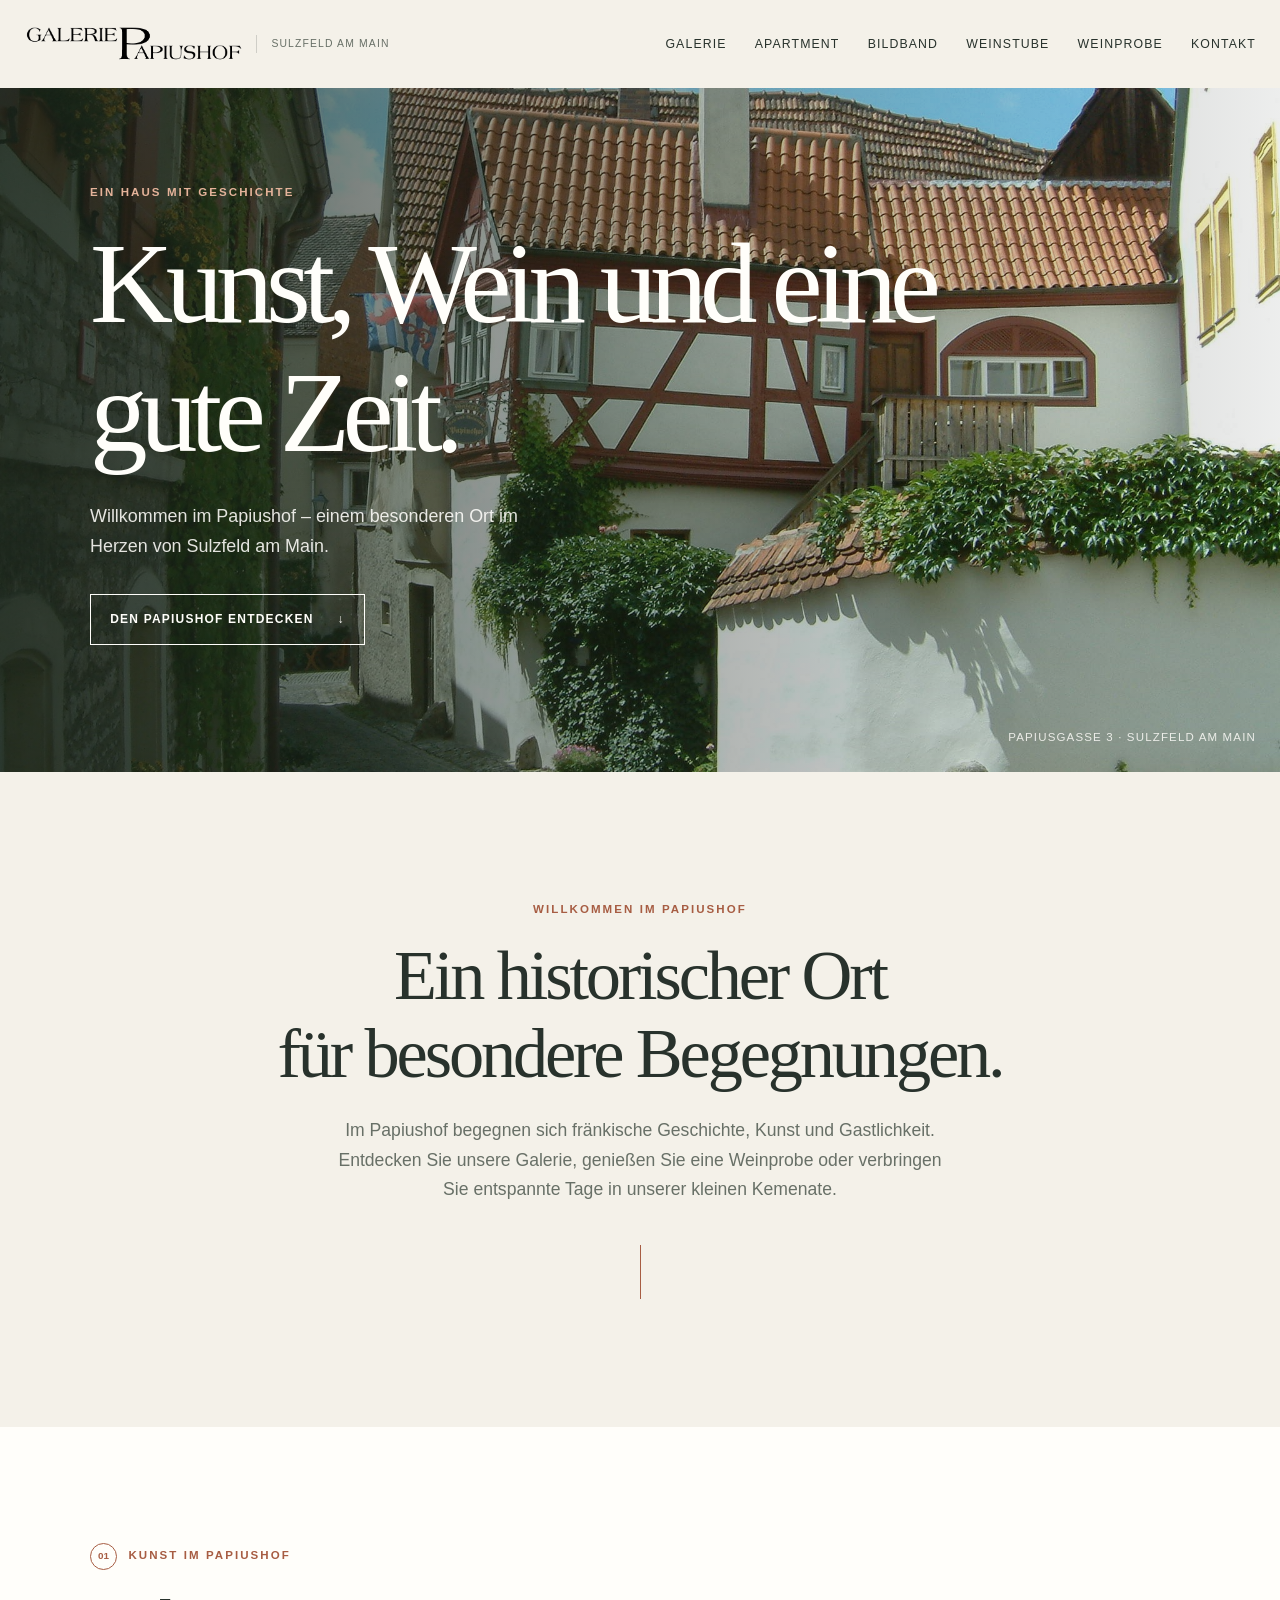
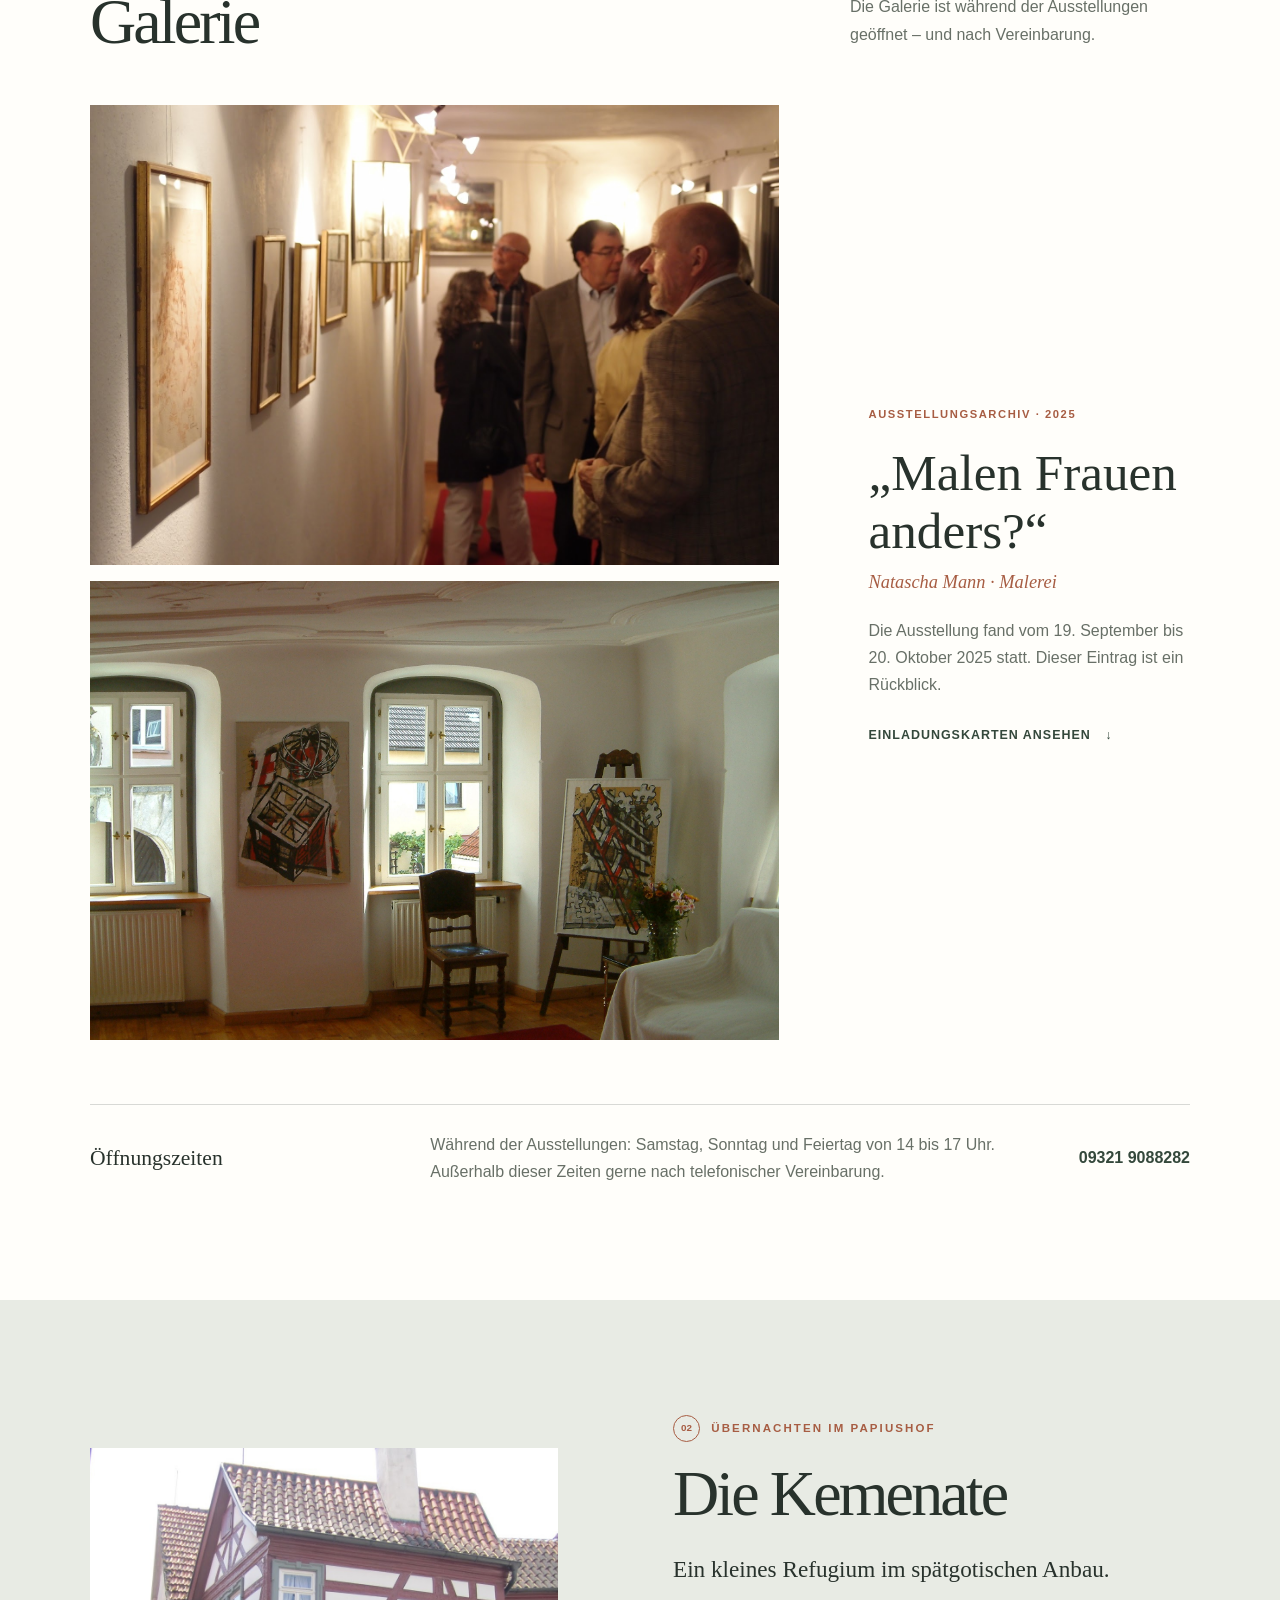
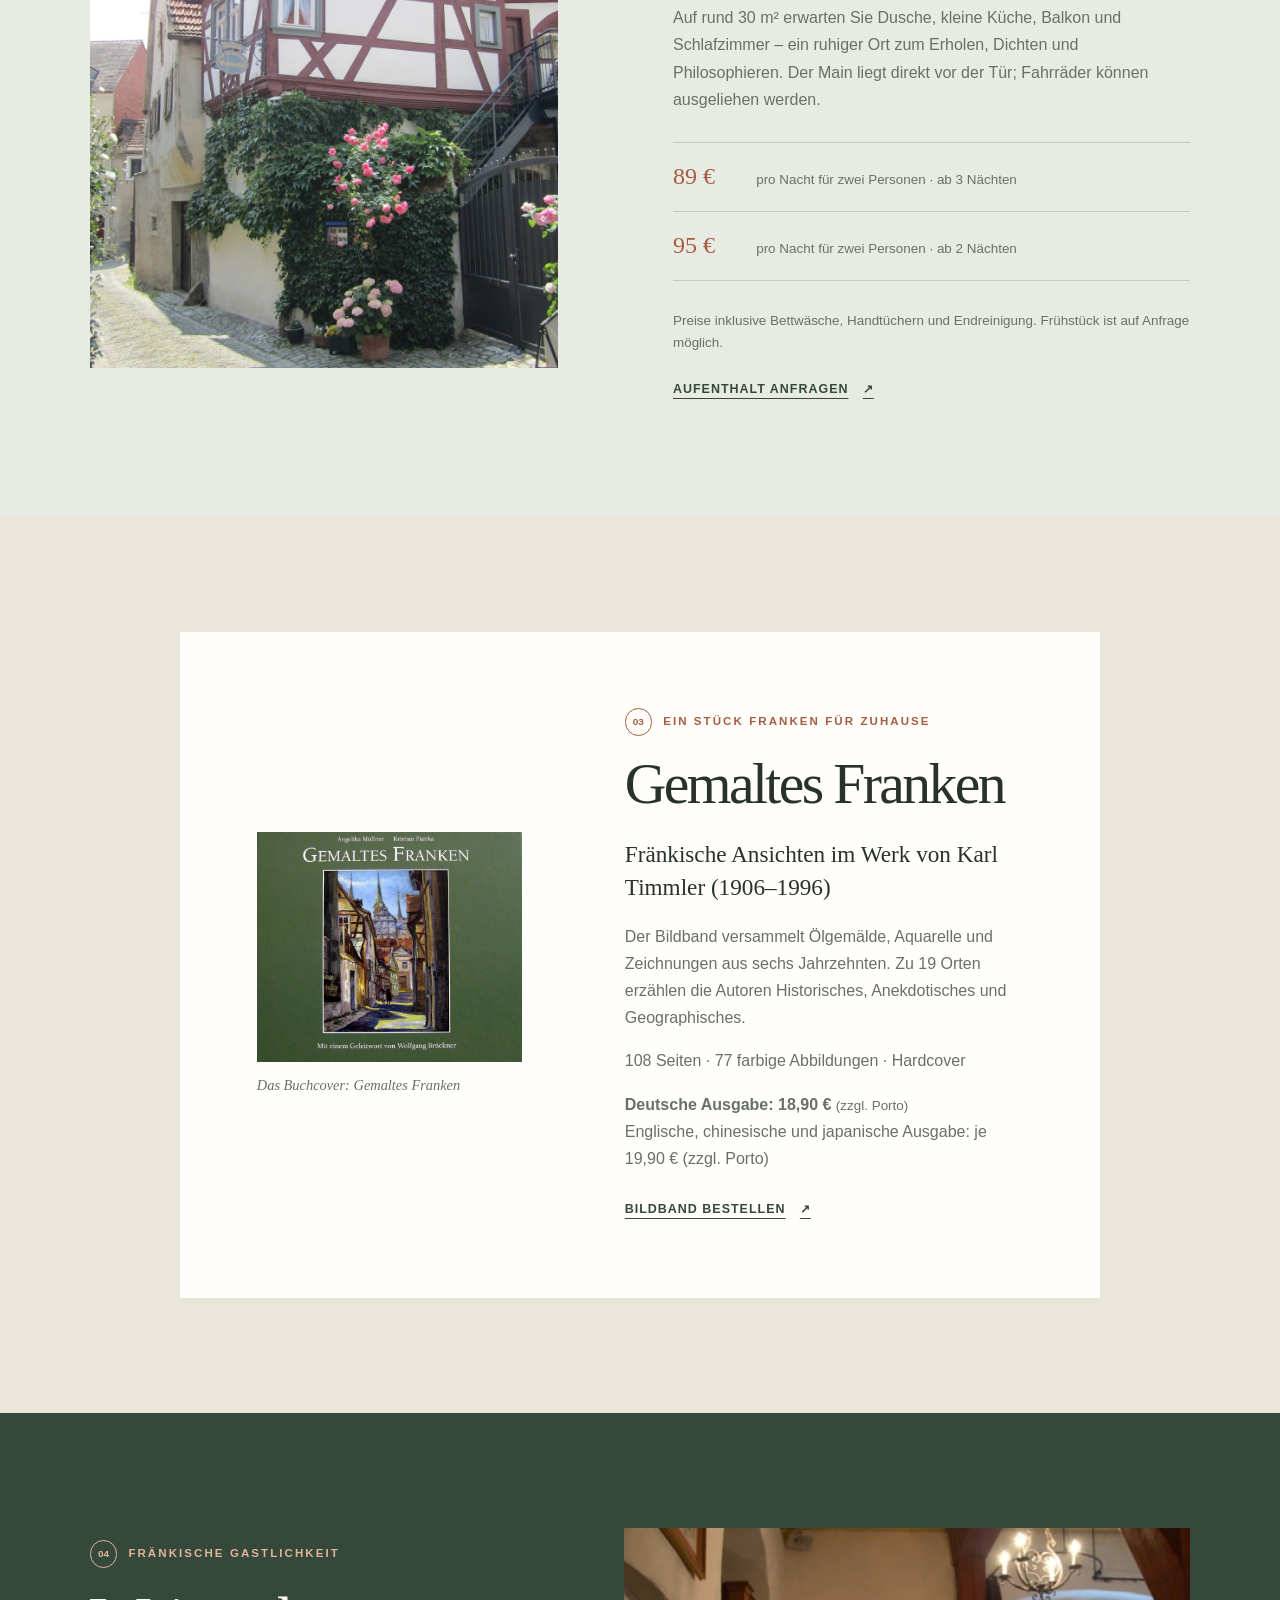
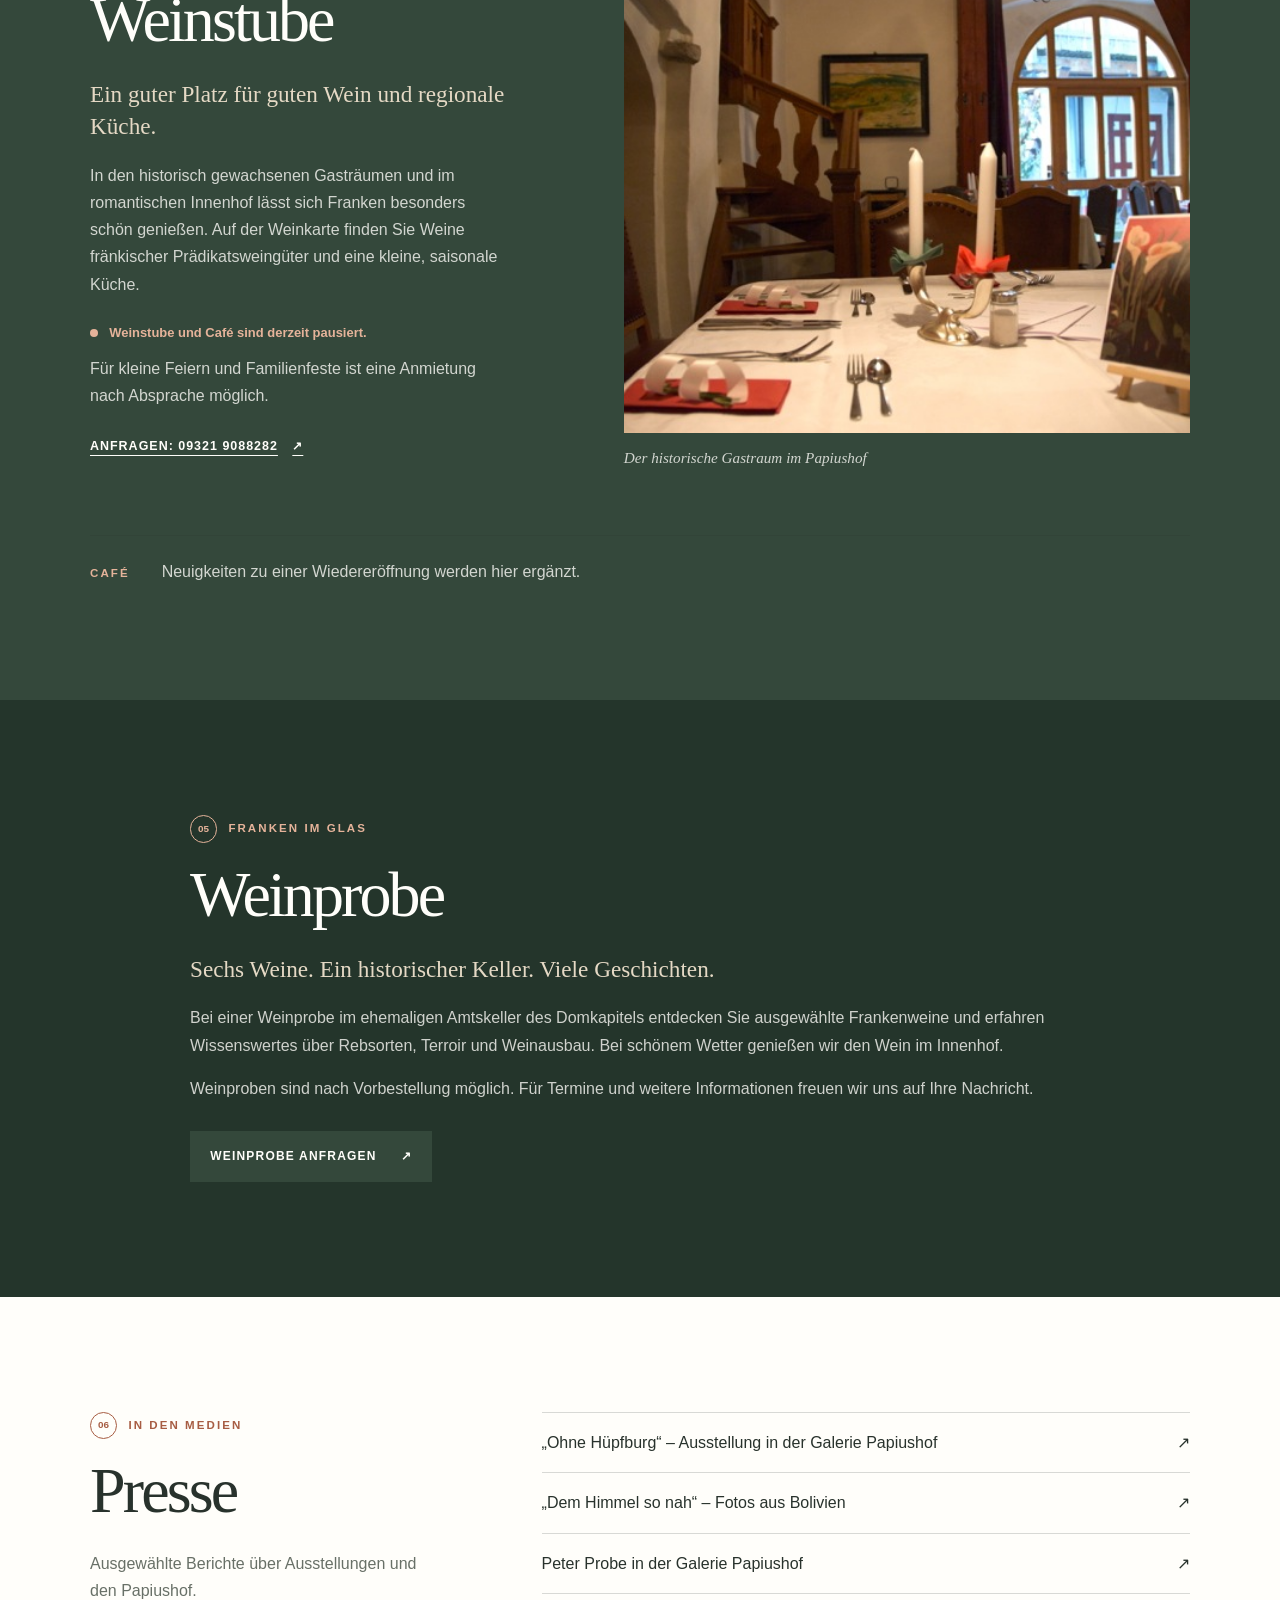
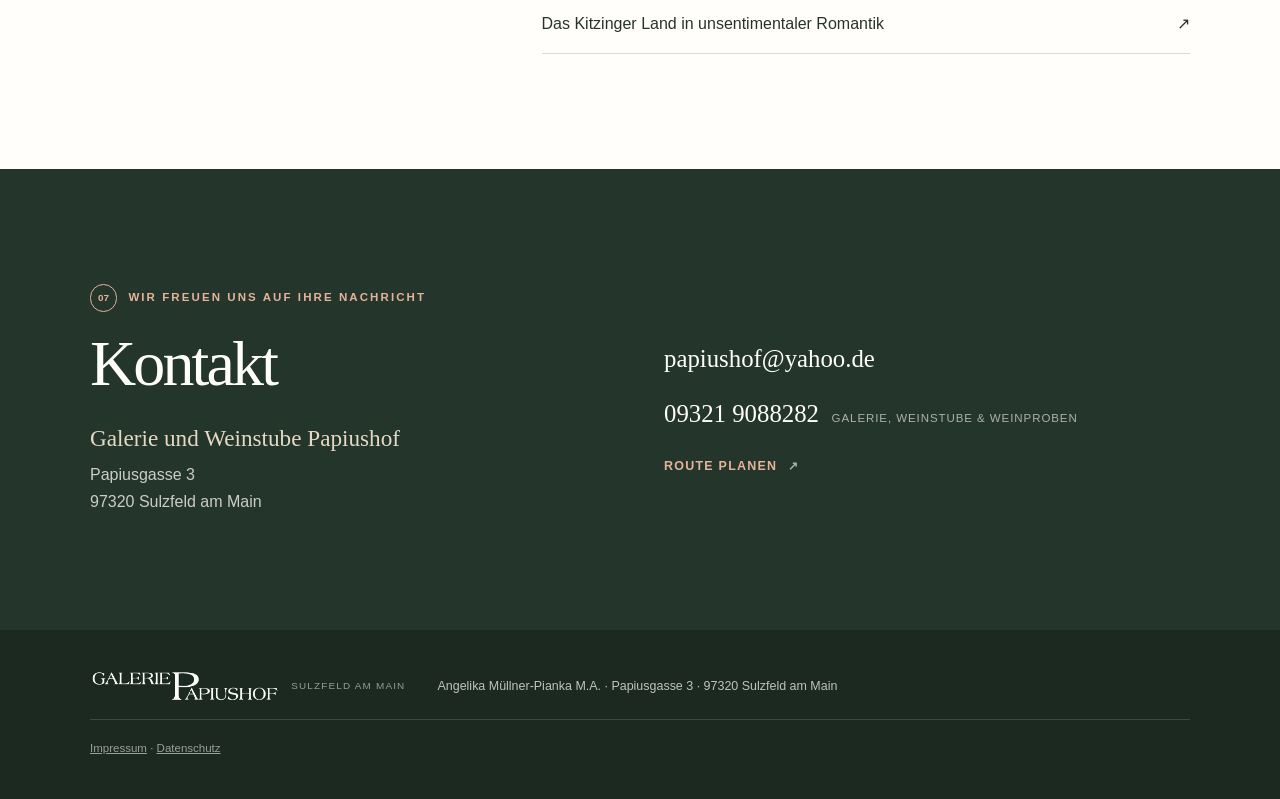
==== index.html @ ab96cfe1 "Publish Papiushof website Co-authored-by: Copilot <223556219+Copilot@users.noreply.github.com>" ====
<!doctype html>
<html lang="de">
  <head>
    <meta charset="utf-8">
    <meta name="viewport" content="width=device-width, initial-scale=1">
    <meta name="description" content="Galerie, Weinstube und Apartment im historischen Papiushof in Sulzfeld am Main.">
    <meta name="theme-color" content="#f4f1e9">
    <title>Papiushof – Kunst, Wein und eine gute Zeit</title>
    <link rel="stylesheet" href="styles.css?v=20261024-5">
  </head>
  <body>
    <a class="skip-link" href="#inhalt">Direkt zum Inhalt</a>

    <header class="site-header">
      <a class="brand" href="#start" aria-label="Papiushof – zur Startseite">
        <img class="brand-logo" src="assets/logo-papiushof.gif" alt="Galerie Papiushof">
        <span class="brand-location">Sulzfeld am Main</span>
      </a>
      <nav class="main-nav" aria-label="Hauptnavigation">
        <a href="#galerie">Galerie</a>
        <a href="#apartment">Apartment</a>
        <a href="#bildband">Bildband</a>
        <a href="#weinstube">Weinstube</a>
        <a href="#weinprobe">Weinprobe</a>
        <a href="#kontakt">Kontakt</a>
      </nav>
    </header>

    <main id="inhalt">
      <section class="hero" id="start" aria-labelledby="hero-title">
        <img class="hero-image" src="assets/titel.jpg" alt="Der historische Papiushof mit Fachwerk und Innenhof">
        <div class="hero-shade"></div>
        <div class="hero-content">
          <p class="eyebrow">Ein Haus mit Geschichte</p>
          <h1 id="hero-title">Kunst, Wein und eine gute Zeit.</h1>
          <p>Willkommen im Papiushof – einem besonderen Ort im Herzen von Sulzfeld am Main.</p>
          <a class="button button-light" href="#entdecken">Den Papiushof entdecken <span aria-hidden="true">↓</span></a>
        </div>
        <span class="hero-caption">Papiusgasse 3 · Sulzfeld am Main</span>
      </section>

      <section class="intro content-width" id="entdecken" aria-labelledby="intro-title">
        <p class="eyebrow">Willkommen im Papiushof</p>
        <h2 id="intro-title">Ein historischer Ort<br>für besondere Begegnungen.</h2>
        <p class="intro-copy">Im Papiushof begegnen sich fränkische Geschichte, Kunst und Gastlichkeit. Entdecken Sie unsere Galerie, genießen Sie eine Weinprobe oder verbringen Sie entspannte Tage in unserer kleinen Kemenate.</p>
        <div class="intro-rule" aria-hidden="true"></div>
      </section>

      <section class="section section-gallery" id="galerie" aria-labelledby="galerie-title">
        <div class="content-width">
          <div class="section-heading">
            <div>
              <p class="eyebrow numbered-eyebrow"><span class="section-number">01</span> Kunst im Papiushof</p>
              <h2 id="galerie-title">Galerie</h2>
            </div>
            <p>Die Galerie ist während der Ausstellungen geöffnet – und nach Vereinbarung.</p>
          </div>
          <div class="gallery-feature">
            <div class="gallery-images">
              <img src="assets/galerie.jpg" alt="Besucherinnen und Besucher bei einer Ausstellung in der Galerie Papiushof" loading="lazy">
              <img src="assets/galerie-weitere.jpg" alt="Blick in einen Ausstellungsraum der Galerie Papiushof" loading="lazy">
            </div>
            <div class="feature-copy">
              <span class="tag">Ausstellungsarchiv · 2025</span>
              <h3>„Malen Frauen anders?“</h3>
              <p class="feature-subtitle">Natascha Mann · Malerei</p>
              <p>Die Ausstellung fand vom 19. September bis 20. Oktober 2025 statt. Dieser Eintrag ist ein Rückblick.</p>
              <details class="invitation-archive" id="einladungskarten">
                <summary class="text-link">Einladungskarten ansehen <span aria-hidden="true">↓</span></summary>
                <div class="invitation-carousel">
                  <div class="invitation-list" aria-label="Einladungskarten nach Ausstellungsjahr">
                    <article class="invitation-card" id="karte-2025">
                      <h4>„Malen Frauen anders?“ · 2025</h4>
                      <div class="invitation-sides">
                        <figure>
                          <a href="assets/einladung-2025-vorderseite.jpg" data-image-viewer data-image-caption="„Malen Frauen anders?“ · Vorderseite · 2025">
                            <img src="assets/einladung-2025-vorderseite.jpg" alt="Vorderseite der Einladung zu Malen Frauen anders? von Natascha Mann" loading="lazy">
                          </a>
                          <figcaption>Vorderseite · zum Vergrößern anklicken</figcaption>
                        </figure>
                        <figure>
                          <a href="assets/einladung-2025-rueckseite.jpg" data-image-viewer data-image-caption="„Malen Frauen anders?“ · Rückseite · 2025">
                            <img src="assets/einladung-2025-rueckseite.jpg" alt="Rückseite der Einladung zu Malen Frauen anders? mit Eröffnung und Öffnungszeiten" loading="lazy">
                          </a>
                          <figcaption>Rückseite · zum Vergrößern anklicken</figcaption>
                        </figure>
                      </div>
                      <nav class="invitation-paging" aria-label="Einladungskarten durchblättern">
                        <span>Neueste Einladung</span>
                        <a href="#karte-2022">Ältere Karten <span aria-hidden="true">→</span></a>
                      </nav>
                    </article>
                    <article class="invitation-card" id="karte-2022">
                      <h4>„Tropical Plants“ · 2022</h4>
                      <div class="invitation-sides">
                        <figure>
                          <a href="assets/einladung-2022-vorderseite.jpg" data-image-viewer data-image-caption="„Tropical Plants“ · Vorderseite · 2022">
                            <img src="assets/einladung-2022-vorderseite.jpg" alt="Vorderseite der Einladung zu Tropical Plants von Natascha und Karin Mann" loading="lazy">
                          </a>
                          <figcaption>Vorderseite · zum Vergrößern anklicken</figcaption>
                        </figure>
                        <figure>
                          <a href="assets/einladung-2022-rueckseite.jpg" data-image-viewer data-image-caption="„Tropical Plants“ · Rückseite · 2022">
                            <img src="assets/einladung-2022-rueckseite.jpg" alt="Rückseite der Einladung zu Tropical Plants mit Ausstellungsdaten" loading="lazy">
                          </a>
                          <figcaption>Rückseite · zum Vergrößern anklicken</figcaption>
                        </figure>
                      </div>
                      <nav class="invitation-paging" aria-label="Einladungskarten durchblättern">
                        <a href="#karte-2025"><span aria-hidden="true">←</span> Neuere Karten</a>
                        <a href="#karte-2016">Ältere Karten <span aria-hidden="true">→</span></a>
                      </nav>
                    </article>
                    <article class="invitation-card" id="karte-2016">
                      <h4>„Wanderjahre“ · 2016</h4>
                      <div class="invitation-sides">
                        <figure>
                          <a href="assets/einladung-2016-vorderseite.jpg" data-image-viewer data-image-caption="„Wanderjahre“ · Vorderseite · 2016">
                            <img src="assets/einladung-2016-vorderseite.jpg" alt="Vorderseite der Einladung zu Wanderjahre mit Gemälden von Karl Timmler" loading="lazy">
                          </a>
                          <figcaption>Vorderseite · zum Vergrößern anklicken</figcaption>
                        </figure>
                        <figure>
                          <a href="assets/einladung-2016-rueckseite.jpg" data-image-viewer data-image-caption="„Wanderjahre“ · Rückseite · 2016">
                            <img src="assets/einladung-2016-rueckseite.jpg" alt="Rückseite der Einladung zur Ausstellung Wanderjahre 2016" loading="lazy">
                          </a>
                          <figcaption>Rückseite · zum Vergrößern anklicken</figcaption>
                        </figure>
                      </div>
                      <nav class="invitation-paging" aria-label="Einladungskarten durchblättern">
                        <a href="#karte-2022"><span aria-hidden="true">←</span> Neuere Karten</a>
                        <a href="#karte-2013">Ältere Karten <span aria-hidden="true">→</span></a>
                      </nav>
                    </article>
                    <article class="invitation-card" id="karte-2013">
                      <h4>„Art of Reality“ · 2013</h4>
                      <div class="invitation-sides">
                        <figure>
                          <a href="assets/einladung-2013-vorderseite.jpg?v=20261024-3" data-image-viewer data-image-caption="„Art of Reality“ · Vorderseite · 2013">
                            <img src="assets/einladung-2013-vorderseite.jpg?v=20261024-3" alt="Vorderseite der Einladung zu Art of Reality von Julec Mann">
                          </a>
                          <figcaption>Vorderseite · zum Vergrößern anklicken</figcaption>
                        </figure>
                        <figure>
                          <a href="assets/einladung-2013-rueckseite.jpg?v=20261024-3" data-image-viewer data-image-caption="„Art of Reality“ · Rückseite · 2013">
                            <img src="assets/einladung-2013-rueckseite.jpg?v=20261024-3" alt="Rückseite der Einladung zu Art of Reality mit Ausstellungsdaten">
                          </a>
                          <figcaption>Rückseite · zum Vergrößern anklicken</figcaption>
                        </figure>
                      </div>
                      <nav class="invitation-paging" aria-label="Einladungskarten durchblättern">
                        <a href="#karte-2016"><span aria-hidden="true">←</span> Neuere Karten</a>
                        <span>Älteste Karte</span>
                      </nav>
                    </article>
                  </div>
                </div>
              </details>
            </div>
          </div>
          <div class="hours-row">
            <h3>Öffnungszeiten</h3>
            <p>Während der Ausstellungen: Samstag, Sonntag und Feiertag von 14 bis 17 Uhr. Außerhalb dieser Zeiten gerne nach telefonischer Vereinbarung.</p>
            <a href="tel:+4993219088282">09321 9088282</a>
          </div>
        </div>
      </section>

      <section class="section section-apartment" id="apartment" aria-labelledby="apartment-title">
        <div class="content-width apartment-layout">
          <figure class="apartment-image">
            <img src="assets/apartment.jpg" alt="Der historische Papiushof mit Fachwerk und Innenhof" loading="lazy">
          </figure>
          <div class="apartment-copy">
            <p class="eyebrow numbered-eyebrow"><span class="section-number">02</span> Übernachten im Papiushof</p>
            <h2 id="apartment-title">Die Kemenate</h2>
            <p class="lead">Ein kleines Refugium im spätgotischen Anbau.</p>
            <p>Auf rund 30 m² erwarten Sie Dusche, kleine Küche, Balkon und Schlafzimmer – ein ruhiger Ort zum Erholen, Dichten und Philosophieren. Der Main liegt direkt vor der Tür; Fahrräder können ausgeliehen werden.</p>
            <div class="price-list">
              <p><strong>89 €</strong><span>pro Nacht für zwei Personen · ab 3 Nächten</span></p>
              <p><strong>95 €</strong><span>pro Nacht für zwei Personen · ab 2 Nächten</span></p>
            </div>
            <p class="small-copy">Preise inklusive Bettwäsche, Handtüchern und Endreinigung. Frühstück ist auf Anfrage möglich.</p>
            <a class="text-link" href="mailto:papiushof@yahoo.de?subject=Anfrage%20Apartment">Aufenthalt anfragen <span aria-hidden="true">↗</span></a>
          </div>
        </div>
      </section>

      <section class="section section-book" id="bildband" aria-labelledby="bildband-title">
        <div class="content-width book-card">
          <figure class="book-image">
            <img src="assets/bildband-cover.jpg" alt="Cover des Bildbands Gemaltes Franken mit einer Ansicht einer fränkischen Gasse" loading="lazy">
            <figcaption>Das Buchcover: <em>Gemaltes Franken</em></figcaption>
          </figure>
          <div>
            <p class="eyebrow numbered-eyebrow"><span class="section-number">03</span> Ein Stück Franken für Zuhause</p>
            <h2 id="bildband-title">Gemaltes Franken</h2>
            <p class="lead">Fränkische Ansichten im Werk von Karl Timmler (1906–1996)</p>
            <p>Der Bildband versammelt Ölgemälde, Aquarelle und Zeichnungen aus sechs Jahrzehnten. Zu 19 Orten erzählen die Autoren Historisches, Anekdotisches und Geographisches.</p>
            <p>108 Seiten · 77 farbige Abbildungen · Hardcover</p>
            <p><strong>Deutsche Ausgabe: 18,90 €</strong> <span class="small-copy">(zzgl. Porto)</span><br>Englische, chinesische und japanische Ausgabe: je 19,90 € (zzgl. Porto)</p>
            <a class="text-link" href="mailto:papiushof@yahoo.de?subject=Bestellung%20Gemaltes%20Franken">Bildband bestellen <span aria-hidden="true">↗</span></a>
          </div>
        </div>
      </section>

      <section class="section section-wine" id="weinstube" aria-labelledby="weinstube-title">
        <div class="content-width wine-layout">
          <div class="wine-copy">
            <p class="eyebrow numbered-eyebrow"><span class="section-number">04</span> Fränkische Gastlichkeit</p>
            <h2 id="weinstube-title">Weinstube</h2>
            <p class="lead">Ein guter Platz für guten Wein und regionale Küche.</p>
            <p>In den historisch gewachsenen Gasträumen und im romantischen Innenhof lässt sich Franken besonders schön genießen. Auf der Weinkarte finden Sie Weine fränkischer Prädikatsweingüter und eine kleine, saisonale Küche.</p>
            <p class="status"><span class="status-dot" aria-hidden="true"></span> Weinstube und Café sind derzeit pausiert.</p>
            <p>Für kleine Feiern und Familienfeste ist eine Anmietung nach Absprache möglich.</p>
            <a class="text-link" href="tel:+4993219088282">Anfragen: 09321 9088282 <span aria-hidden="true">↗</span></a>
          </div>
          <figure class="wine-image">
            <img src="assets/weinstube.jpg?v=20261024-3" alt="Der historische Gastraum im Papiushof">
            <figcaption>Der historische Gastraum im Papiushof</figcaption>
          </figure>
        </div>
        <div class="cafe-note content-width">
          <span class="eyebrow">Café</span>
          <p>Neuigkeiten zu einer Wiedereröffnung werden hier ergänzt.</p>
        </div>
      </section>

      <section class="section section-tasting" id="weinprobe" aria-labelledby="weinprobe-title">
        <div class="content-width tasting-layout">
          <div>
            <p class="eyebrow numbered-eyebrow"><span class="section-number">05</span> Franken im Glas</p>
            <h2 id="weinprobe-title">Weinprobe</h2>
            <p class="lead">Sechs Weine. Ein historischer Keller. Viele Geschichten.</p>
            <p>Bei einer Weinprobe im ehemaligen Amtskeller des Domkapitels entdecken Sie ausgewählte Frankenweine und erfahren Wissenswertes über Rebsorten, Terroir und Weinausbau. Bei schönem Wetter genießen wir den Wein im Innenhof.</p>
            <p>Weinproben sind nach Vorbestellung möglich. Für Termine und weitere Informationen freuen wir uns auf Ihre Nachricht.</p>
            <a class="button button-dark" href="mailto:papiushof@yahoo.de?subject=Anfrage%20Weinprobe">Weinprobe anfragen <span aria-hidden="true">↗</span></a>
          </div>
        </div>
      </section>

      <section class="section section-press" id="presse" aria-labelledby="presse-title">
        <div class="content-width press-layout">
          <div>
            <p class="eyebrow numbered-eyebrow"><span class="section-number">06</span> In den Medien</p>
            <h2 id="presse-title">Presse</h2>
            <p>Ausgewählte Berichte über Ausstellungen und den Papiushof.</p>
          </div>
          <ul class="press-list">
            <li><a href="https://www.mainpost.de/regional/kitzingen/ohne-Huepfburg-Neue-Ausstellung-in-der-Galerie-Papiushof;art773,10353312" target="_blank" rel="noreferrer">„Ohne Hüpfburg“ – Ausstellung in der Galerie Papiushof <span aria-hidden="true">↗</span></a></li>
            <li><a href="https://www.mainpost.de/regional/kitzingen/Dem-Himmel-so-nah-Fotos-aus-Bolivien;art773,10207643" target="_blank" rel="noreferrer">„Dem Himmel so nah“ – Fotos aus Bolivien <span aria-hidden="true">↗</span></a></li>
            <li><a href="https://www.mainpost.de/regional/kitzingen/Peter-Probe-in-der-Galerie-Papiushof;art773,10103472" target="_blank" rel="noreferrer">Peter Probe in der Galerie Papiushof <span aria-hidden="true">↗</span></a></li>
            <li><a href="https://www.mainpost.de/regional/kitzingen/Das-Kitzinger-Land-in-unsentimentaler-Romantik;art773,9985696" target="_blank" rel="noreferrer">Das Kitzinger Land in unsentimentaler Romantik <span aria-hidden="true">↗</span></a></li>
          </ul>
        </div>
      </section>

      <section class="contact-section" id="kontakt" aria-labelledby="kontakt-title">
        <div class="content-width contact-layout">
          <div>
            <p class="eyebrow numbered-eyebrow"><span class="section-number">07</span> Wir freuen uns auf Ihre Nachricht</p>
            <h2 id="kontakt-title">Kontakt</h2>
            <p class="lead">Galerie und Weinstube Papiushof</p>
            <address>Papiusgasse 3<br>97320 Sulzfeld am Main</address>
          </div>
          <div class="contact-details">
            <a href="mailto:papiushof@yahoo.de">papiushof@yahoo.de</a>
            <a href="tel:+4993219088282">09321 9088282 <span>Galerie, Weinstube &amp; Weinproben</span></a>
            <a class="map-link" href="https://maps.google.com/?q=Papiusgasse+3,+97320+Sulzfeld+am+Main" target="_blank" rel="noreferrer">Route planen <span aria-hidden="true">↗</span></a>
          </div>
        </div>
      </section>
    </main>

    <footer class="site-footer" id="impressum">
      <div class="content-width footer-layout">
        <a class="footer-brand" href="#start" aria-label="Galerie Papiushof – zur Startseite">
          <img src="assets/logo-papiushof.gif" alt="Galerie Papiushof">
          <span>Sulzfeld am Main</span>
        </a>
        <p>Angelika Müllner-Pianka M.A. · Papiusgasse 3 · 97320 Sulzfeld am Main</p>
        <p class="legal-note"><a href="impressum.html">Impressum</a> · <a href="datenschutz.html">Datenschutz</a></p>
      </div>
    </footer>
    <dialog class="image-viewer" id="image-viewer" aria-label="Einladungskarte">
      <button class="image-viewer-close" type="button" aria-label="Schließen">
        <svg aria-hidden="true" viewBox="0 0 24 24"><path d="m6 6 12 12M18 6 6 18"></path></svg>
      </button>
      <button class="image-viewer-previous" type="button" aria-label="Vorherige Einladung" title="Vorherige Einladung">
        <svg aria-hidden="true" viewBox="0 0 24 24"><path d="m15 18-6-6 6-6"></path></svg>
      </button>
      <figure class="image-viewer-content">
        <img src="" alt="">
        <figcaption></figcaption>
      </figure>
      <button class="image-viewer-next" type="button" aria-label="Nächste Einladung" title="Nächste Einladung">
        <svg aria-hidden="true" viewBox="0 0 24 24"><path d="m9 18 6-6-6-6"></path></svg>
      </button>
    </dialog>
    <script src="gallery-viewer.js" defer></script>
  </body>
</html>
---- styles.css ----
:root {
  color-scheme: light;
  --ink: #28322c;
  --muted: #687067;
  --paper: #f4f1e9;
  --paper-deep: #e9e5da;
  --white: #fffefa;
  --green: #34483b;
  --green-deep: #24352b;
  --rust: #a75d43;
  --line: rgba(40, 50, 44, 0.18);
  --serif: Georgia, "Times New Roman", serif;
  --sans: "Helvetica Neue", Helvetica, Arial, sans-serif;
}

* {
  box-sizing: border-box;
}

html {
  scroll-behavior: smooth;
  scroll-padding-top: 6rem;
}

body {
  margin: 0;
  background: var(--paper);
  color: var(--ink);
  font-family: var(--sans);
  font-size: 1rem;
  line-height: 1.7;
}

a {
  color: inherit;
}

img {
  display: block;
  max-width: 100%;
}

h1,
h2,
h3,
p,
figure {
  margin-top: 0;
}

h1,
h2,
h3 {
  font-family: var(--serif);
  font-weight: 400;
  line-height: 1.12;
}

h2 {
  margin-bottom: 1.4rem;
  font-size: clamp(2.6rem, 5vw, 4.2rem);
  letter-spacing: -0.045em;
}

.content-width {
  width: min(1100px, calc(100% - 3rem));
  margin-inline: auto;
}

.skip-link {
  position: absolute;
  z-index: 10;
  top: 1rem;
  left: 1rem;
  padding: 0.75rem 1rem;
  transform: translateY(-160%);
  background: var(--white);
  color: var(--ink);
}

.skip-link:focus {
  transform: translateY(0);
}

.site-header {
  position: relative;
  z-index: 2;
  display: flex;
  align-items: center;
  justify-content: space-between;
  gap: 2rem;
  min-height: 88px;
  padding: 0.75rem max(1.5rem, calc((100vw - 1320px) / 2));
  background: var(--paper);
}

.brand,
.footer-brand {
  display: inline-flex;
  align-items: center;
  gap: 0.75rem;
  color: var(--ink);
  text-decoration: none;
}

.brand-logo {
  display: block;
  width: clamp(170px, 18vw, 220px);
  max-height: 44px;
  object-fit: contain;
}

.brand-location {
  padding-left: 0.9rem;
  border-left: 1px solid var(--line);
  color: var(--muted);
  font-size: 0.65rem;
  letter-spacing: 0.11em;
  text-transform: uppercase;
}

.footer-brand img {
  display: block;
  width: 190px;
  max-height: 38px;
  filter: brightness(0) invert(1);
  object-fit: contain;
}

.footer-brand span {
  color: rgba(255, 254, 250, 0.55);
  font-size: 0.62rem;
  letter-spacing: 0.12em;
  text-transform: uppercase;
}

.main-nav {
  display: flex;
  align-items: center;
  gap: clamp(1rem, 2.2vw, 2.25rem);
}

.main-nav a {
  color: var(--ink);
  font-size: 0.77rem;
  letter-spacing: 0.09em;
  text-decoration: none;
  text-transform: uppercase;
  transition: color 160ms ease;
}

.main-nav a:hover,
.main-nav a:focus-visible,
.text-link:hover,
.contact-details a:hover {
  color: var(--rust);
}

.hero {
  position: relative;
  display: grid;
  min-height: min(700px, 76vw);
  min-height: min(700px, 76svh);
  align-items: center;
  overflow: hidden;
  background: var(--green-deep);
  color: var(--white);
}

.hero-image,
.hero-shade {
  position: absolute;
  inset: 0;
  width: 100%;
  height: 100%;
}

.hero-image {
  object-fit: cover;
  object-position: center 47%;
}

.hero-shade {
  background: linear-gradient(90deg, rgba(24, 35, 28, 0.78), rgba(24, 35, 28, 0.32) 58%, rgba(24, 35, 28, 0.08));
}

.hero-content {
  position: relative;
  width: min(1100px, calc(100% - 3rem));
  margin: 2rem auto 4rem;
}

.eyebrow {
  margin-bottom: 1rem;
  color: var(--rust);
  font-size: 0.72rem;
  font-weight: 700;
  letter-spacing: 0.18em;
  text-transform: uppercase;
}

.invitation-archive {
  margin-top: 1rem;
}

.invitation-archive > summary {
  width: fit-content;
  cursor: pointer;
  list-style: none;
}

.invitation-archive > summary::-webkit-details-marker {
  display: none;
}

.invitation-archive[open] > summary span {
  transform: rotate(180deg);
}

.invitation-archive > summary span {
  display: inline-block;
  transition: transform 160ms ease;
}

.invitation-carousel {
  margin-top: 1.5rem;
}

.invitation-list {
  display: flex;
  gap: 1rem;
  overflow-x: auto;
  min-width: 0;
  padding-bottom: 0.75rem;
  scroll-padding-inline: 0;
  scroll-snap-type: x mandatory;
  scrollbar-color: var(--rust) var(--paper-deep);
}

.invitation-card {
  min-width: 0;
  flex: 0 0 100%;
  padding: 1.25rem;
  background: var(--paper);
  scroll-margin-block-start: 6rem;
  scroll-snap-align: start;
}

.invitation-card h4 {
  margin: 0 0 0.8rem;
  font-family: var(--serif);
  font-size: 1.1rem;
  font-weight: 400;
}

.invitation-sides {
  display: grid;
  grid-template-columns: repeat(2, minmax(0, 1fr));
  gap: 0.8rem;
}

.invitation-sides figure {
  min-width: 0;
  margin: 0;
}

.invitation-sides img {
  width: 100%;
  aspect-ratio: 1;
  background: var(--paper-deep);
  object-fit: cover;
}

.invitation-sides figure > a {
  display: block;
  cursor: zoom-in;
}

.invitation-sides figcaption {
  margin-top: 0.35rem;
  font-size: 0.68rem;
  line-height: 1.4;
}

.image-viewer {
  width: min(96vw, 1500px);
  max-width: none;
  max-height: none;
  padding: 1rem 4.5rem;
  overflow: visible;
  border: 0;
  background: transparent;
  color: var(--white);
}

.image-viewer[open] {
  display: grid;
  grid-template-columns: auto minmax(0, 1fr) auto;
  align-items: center;
  gap: clamp(0.5rem, 2vw, 2rem);
}

.image-viewer::backdrop {
  background: rgba(16, 22, 18, 0.9);
}

.image-viewer-content {
  display: grid;
  justify-items: center;
  gap: 0.75rem;
  min-width: 0;
  max-height: calc(100dvh - 2rem);
  margin: 0;
}

.image-viewer-content img {
  width: auto;
  height: auto;
  max-width: 100%;
  max-height: calc(100dvh - 5rem);
  object-fit: contain;
}

.image-viewer-content figcaption {
  color: rgba(255, 254, 250, 0.85);
  font-size: 0.85rem;
  text-align: center;
}

.image-viewer button {
  display: flex;
  align-items: center;
  justify-content: center;
  width: 3rem;
  height: 3rem;
  padding: 0;
  border: 1px solid rgba(255, 254, 250, 0.6);
  border-radius: 50%;
  background: rgba(36, 53, 43, 0.78);
  color: var(--white);
  cursor: pointer;
}

.image-viewer button svg {
  display: block;
  width: 1.25rem;
  height: 1.25rem;
  flex: 0 0 auto;
  fill: none;
  stroke: currentColor;
  stroke-linecap: round;
  stroke-linejoin: round;
  stroke-width: 1.8;
}

.image-viewer button:hover {
  background: var(--green);
}

.image-viewer .image-viewer-close {
  position: absolute;
  top: 0;
  right: 0;
}

.image-viewer button:focus-visible {
  outline-color: var(--white);
}

.invitation-paging {
  display: flex;
  justify-content: space-between;
  gap: 1rem;
  margin-top: 1.25rem;
  padding-top: 0.75rem;
  border-top: 1px solid var(--line);
  font-size: 0.72rem;
}

.invitation-paging a {
  color: var(--green);
  font-weight: 700;
  text-decoration-thickness: 1px;
  text-underline-offset: 0.2rem;
}

.invitation-paging > :first-child:last-child {
  margin-left: auto;
}

.numbered-eyebrow {
  display: flex;
  align-items: center;
  gap: 0.7rem;
}

.section-number {
  display: inline-grid;
  width: 1.7rem;
  height: 1.7rem;
  flex: 0 0 auto;
  place-items: center;
  border: 1px solid currentColor;
  border-radius: 50%;
  font-size: 0.62rem;
  letter-spacing: 0;
}

.hero .eyebrow {
  color: #e5b39a;
}

.hero h1 {
  max-width: 900px;
  margin-bottom: 1.5rem;
  font-size: clamp(4rem, 9vw, 7.6rem);
  letter-spacing: -0.065em;
}

.hero-content > p:not(.eyebrow) {
  max-width: 440px;
  margin-bottom: 2rem;
  color: rgba(255, 254, 250, 0.88);
  font-size: 1.12rem;
}

.hero-caption {
  position: absolute;
  right: max(1.5rem, calc((100vw - 1320px) / 2));
  bottom: 1.5rem;
  color: rgba(255, 254, 250, 0.83);
  font-size: 0.72rem;
  letter-spacing: 0.1em;
  text-transform: uppercase;
}

.button {
  display: inline-flex;
  align-items: center;
  gap: 1.5rem;
  padding: 0.9rem 1.2rem;
  border: 1px solid currentColor;
  font-size: 0.75rem;
  font-weight: 700;
  letter-spacing: 0.1em;
  text-decoration: none;
  text-transform: uppercase;
  transition: background 160ms ease, color 160ms ease;
}

.button-light {
  color: var(--white);
}

.button-light:hover {
  background: var(--white);
  color: var(--ink);
}

.button-dark {
  border-color: var(--green);
  background: var(--green);
  color: var(--white);
}

.button-dark:hover {
  background: transparent;
  color: var(--green);
}

.intro {
  padding-block: clamp(5rem, 10vw, 9rem);
  text-align: center;
}

.intro h2 {
  font-size: clamp(2.6rem, 5.5vw, 4.8rem);
}

.intro-copy {
  max-width: 620px;
  margin: 0 auto;
  color: var(--muted);
  font-size: 1.1rem;
}

.intro-rule {
  width: 1px;
  height: 54px;
  margin: 2.5rem auto 0;
  background: var(--rust);
}

.section {
  padding-block: clamp(4.5rem, 9vw, 8rem);
}

.section-gallery {
  background: var(--white);
}

.section-apartment {
  background: #e8ebe4;
}

.section-heading {
  display: flex;
  align-items: end;
  justify-content: space-between;
  gap: 2rem;
  margin-bottom: 3rem;
}

.section-heading h2 {
  margin-bottom: 0;
}

.section-heading > p {
  max-width: 340px;
  margin-bottom: 0.6rem;
  color: var(--muted);
}

.gallery-feature {
  display: grid;
  grid-template-columns: minmax(0, 1.5fr) minmax(260px, 0.7fr);
  align-items: center;
  gap: clamp(2rem, 7vw, 6rem);
}

.gallery-feature > * {
  min-width: 0;
}

.gallery-images {
  display: grid;
  grid-template-columns: minmax(0, 1fr);
  gap: 1rem;
}

.gallery-images img {
  width: 100%;
  aspect-ratio: 1.5;
  max-height: 480px;
  background: var(--paper-deep);
  object-fit: cover;
}

.feature-copy {
  min-width: 0;
  padding-block: 1rem;
}

.tag {
  display: inline-block;
  margin-bottom: 1.3rem;
  color: var(--rust);
  font-size: 0.7rem;
  font-weight: 700;
  letter-spacing: 0.14em;
  text-transform: uppercase;
}

.feature-copy h3 {
  margin-bottom: 0.5rem;
  font-size: clamp(2.1rem, 4vw, 3.25rem);
}

.feature-subtitle {
  color: var(--rust);
  font-family: var(--serif);
  font-size: 1.15rem;
  font-style: italic;
}

.feature-copy > p:not(.feature-subtitle) {
  color: var(--muted);
}

.text-link {
  display: inline-flex;
  align-items: center;
  gap: 0.9rem;
  margin-top: 0.65rem;
  color: var(--green);
  font-size: 0.78rem;
  font-weight: 700;
  letter-spacing: 0.08em;
  text-decoration-thickness: 1px;
  text-underline-offset: 0.3rem;
  text-transform: uppercase;
}

.hours-row {
  display: grid;
  grid-template-columns: 0.8fr 1.6fr auto;
  align-items: center;
  gap: 2rem;
  margin-top: 4rem;
  padding-top: 1.6rem;
  border-top: 1px solid var(--line);
}

.hours-row h3 {
  margin: 0;
  font-size: 1.35rem;
}

.hours-row p {
  margin: 0;
  color: var(--muted);
}

.hours-row a {
  color: var(--green);
  font-weight: 700;
  text-decoration: none;
  white-space: nowrap;
}

.section-wine {
  background: var(--green);
  color: var(--white);
}

.section-wine .eyebrow,
.section-wine .status {
  color: #e5b39a;
}

.section-wine .lead {
  color: #e5d9c5;
}

.section-wine .wine-copy > p:not(.eyebrow, .lead, .status),
.section-wine .cafe-note p {
  color: rgba(255, 254, 250, 0.78);
}

.section-wine .text-link {
  color: var(--white);
}

.section-wine .text-link:hover {
  color: #e5b39a;
}

.section-wine .wine-image figcaption {
  color: rgba(255, 254, 250, 0.78);
}

.section-wine .cafe-note .eyebrow {
  color: #e5b39a;
}

.section-wine .status-dot {
  background: #e5b39a;
}

.wine-layout {
  display: grid;
  grid-template-columns: 0.85fr 1.15fr;
  align-items: center;
  gap: clamp(3rem, 9vw, 8rem);
}

.wine-copy > p:not(.eyebrow, .lead, .status) {
  color: var(--muted);
}

.lead {
  margin-bottom: 1.2rem;
  font-family: var(--serif);
  font-size: 1.45rem;
  line-height: 1.4;
}

.status {
  display: flex;
  align-items: center;
  gap: 0.7rem;
  margin-block: 1.5rem 0.7rem;
  color: var(--rust);
  font-size: 0.81rem;
  font-weight: 700;
}

.status-dot {
  width: 8px;
  height: 8px;
  border-radius: 50%;
  background: var(--rust);
}

.wine-image {
  margin: 0;
}

.wine-image img {
  width: 100%;
  max-height: 510px;
  aspect-ratio: 1.12;
  object-fit: cover;
}

.wine-image figcaption {
  margin-top: 0.7rem;
  color: var(--muted);
  font-family: var(--serif);
  font-size: 0.95rem;
  font-style: italic;
}

.cafe-note {
  display: flex;
  align-items: baseline;
  gap: 2rem;
  margin-top: 4rem;
  padding-top: 1.4rem;
  border-top: 1px solid var(--line);
}

.cafe-note .eyebrow {
  flex: 0 0 auto;
  margin: 0;
}

.cafe-note p {
  margin: 0;
  color: var(--muted);
}

.section-tasting {
  background: var(--green-deep);
  color: var(--white);
}

.tasting-layout {
  display: grid;
  grid-template-columns: 1fr;
  gap: clamp(2rem, 8vw, 7rem);
  max-width: 900px;
}

.section-tasting .eyebrow {
  color: #e5b39a;
}

.section-tasting .section-number {
  color: #e5b39a;
}

.section-tasting .lead {
  color: #e5d9c5;
}

.section-tasting p:not(.eyebrow, .lead) {
  color: rgba(255, 254, 250, 0.78);
}

.section-tasting .button {
  margin-top: 0.8rem;
}

.apartment-layout {
  display: grid;
  grid-template-columns: 0.95fr 1.05fr;
  align-items: center;
  gap: clamp(3rem, 9vw, 8rem);
}

.apartment-image {
  margin: 0;
}

.apartment-image img {
  width: 100%;
  aspect-ratio: 0.9;
  object-fit: cover;
}

.apartment-copy > p:not(.eyebrow, .lead, .small-copy) {
  color: var(--muted);
}

.price-list {
  margin-block: 1.8rem;
  border-top: 1px solid var(--line);
}

.price-list p {
  display: flex;
  align-items: baseline;
  gap: 1rem;
  margin: 0;
  padding: 0.85rem 0;
  border-bottom: 1px solid var(--line);
}

.price-list strong {
  min-width: 4.2rem;
  color: var(--rust);
  font-family: var(--serif);
  font-size: 1.5rem;
  font-weight: 400;
}

.price-list span,
.small-copy {
  color: var(--muted);
  font-size: 0.84rem;
}

.section-book {
  background: var(--paper-deep);
}

.book-card {
  display: grid;
  grid-template-columns: 0.8fr 1.2fr;
  gap: clamp(2rem, 8vw, 7rem);
  max-width: 920px;
  padding: clamp(2rem, 6vw, 5rem);
  background: var(--white);
}

.book-image {
  align-self: center;
  margin: 0;
}

.book-image img {
  width: 100%;
  aspect-ratio: 1.15;
  object-fit: contain;
}

.book-image figcaption {
  margin-top: 0.65rem;
  color: var(--muted);
  font-family: var(--serif);
  font-size: 0.9rem;
  font-style: italic;
}

.book-card h2 {
  font-size: clamp(2.4rem, 4.5vw, 3.7rem);
}

.book-card > div:last-child > p:not(.eyebrow, .lead) {
  color: var(--muted);
}

.section-press {
  background: var(--white);
}

.press-layout {
  display: grid;
  grid-template-columns: 0.7fr 1.3fr;
  gap: clamp(2rem, 8vw, 7rem);
}

.press-layout > div > p:last-child {
  color: var(--muted);
}

.press-list {
  margin: 0;
  padding: 0;
  list-style: none;
}

.press-list li {
  border-top: 1px solid var(--line);
}

.press-list li:last-child {
  border-bottom: 1px solid var(--line);
}

.press-list a {
  display: flex;
  justify-content: space-between;
  gap: 1.5rem;
  padding: 1rem 0;
  color: var(--ink);
  text-decoration: none;
  transition: color 160ms ease;
}

.press-list a:hover {
  color: var(--rust);
}

.contact-section {
  padding-block: clamp(4.5rem, 9vw, 8rem);
  background: var(--green-deep);
  color: var(--white);
}

.contact-layout {
  display: grid;
  grid-template-columns: 1fr 1fr;
  gap: 3rem;
}

.contact-section .eyebrow {
  color: #e5b39a;
}

.contact-section .lead {
  margin-bottom: 0.4rem;
  color: #e5d9c5;
}

.contact-section address {
  color: rgba(255, 254, 250, 0.76);
  font-style: normal;
}

.contact-details {
  display: flex;
  flex-direction: column;
  align-items: flex-start;
  justify-content: center;
  gap: 0.8rem;
  padding-top: 1rem;
}

.contact-details a {
  color: var(--white);
  font-family: var(--serif);
  font-size: clamp(1.15rem, 2vw, 1.55rem);
  text-decoration: none;
}

.contact-details a span {
  margin-left: 0.4rem;
  color: rgba(255, 254, 250, 0.62);
  font-family: var(--sans);
  font-size: 0.72rem;
  letter-spacing: 0.08em;
  text-transform: uppercase;
}

.contact-details .map-link {
  margin-top: 0.5rem;
  color: #e5b39a;
  font-family: var(--sans);
  font-size: 0.78rem;
  font-weight: 700;
  letter-spacing: 0.1em;
  text-transform: uppercase;
}

.site-footer {
  padding-block: 2.5rem;
  background: #1b2921;
  color: rgba(255, 254, 250, 0.72);
  font-size: 0.78rem;
}

.footer-layout {
  display: grid;
  grid-template-columns: auto 1fr;
  align-items: center;
  gap: 1rem 2rem;
}

.footer-brand {
  gap: 0.7rem;
}

.footer-layout > p {
  margin: 0;
}

.legal-note {
  grid-column: 1 / -1;
  padding-top: 1.2rem;
  border-top: 1px solid rgba(255, 254, 250, 0.15);
  color: rgba(255, 254, 250, 0.56);
  font-size: 0.72rem;
}

.legal-note a {
  color: inherit;
}

.legal-page {
  min-height: 65vh;
  padding-block: clamp(4rem, 8vw, 7rem);
}

.legal-page h1 {
  margin-bottom: 3rem;
  font-size: clamp(2rem, 9vw, 5.5rem);
  letter-spacing: -0.055em;
}

.legal-page section {
  max-width: 680px;
  margin-bottom: 2.5rem;
}

.legal-page h2 {
  margin-bottom: 0.75rem;
  font-size: clamp(1.5rem, 3vw, 2rem);
  letter-spacing: -0.025em;
}

.legal-page p {
  color: var(--muted);
}

.legal-page a:not(.text-link) {
  color: var(--green);
}

:focus-visible {
  outline: 2px solid var(--rust);
  outline-offset: 4px;
}

@media (max-width: 860px) {
  .site-header {
    flex-direction: column;
    align-items: flex-start;
    gap: 0.9rem;
    padding-block: 1rem;
  }

  .main-nav {
    width: 100%;
    gap: 1.3rem;
    overflow-x: auto;
    padding-bottom: 0.35rem;
  }

  .main-nav a {
    flex: 0 0 auto;
  }

  .gallery-feature,
  .wine-layout,
  .apartment-layout {
    gap: 2.5rem;
  }

  .hours-row {
    grid-template-columns: 1fr 2fr;
  }

  .hours-row a {
    grid-column: 2;
  }
}

@media (max-width: 620px) {
  html {
    scroll-padding-top: 2rem;
  }

  .content-width,
  .hero-content {
    width: min(100% - 2rem, 1100px);
  }

  .site-header {
    padding-inline: 1rem;
  }

  .hero {
    min-height: 660px;
    min-height: 78svh;
  }

  .hero-image {
    object-position: 57% center;
  }

  .hero-shade {
    background: linear-gradient(90deg, rgba(24, 35, 28, 0.76), rgba(24, 35, 28, 0.23));
  }

  .hero h1 {
    font-size: clamp(3.5rem, 17vw, 5.5rem);
  }

  .hero-caption {
    right: 1rem;
    bottom: 1rem;
    font-size: 0.62rem;
  }

  .image-viewer {
    width: 100%;
    padding: 3.5rem 0.5rem 0.5rem;
  }

  .image-viewer[open] {
    grid-template-columns: 2.5rem minmax(0, 1fr) 2.5rem;
    gap: 0.35rem;
  }

  .image-viewer button {
    width: 2.5rem;
    height: 2.5rem;
  }

  .image-viewer .image-viewer-close {
    top: 0.5rem;
    right: 0.5rem;
  }

  .image-viewer-content img {
    max-height: calc(100dvh - 7rem);
  }

  .section-heading,
  .gallery-feature,
  .wine-layout,
  .tasting-layout,
  .apartment-layout,
  .book-card,
  .press-layout,
  .contact-layout {
    grid-template-columns: 1fr;
  }

  .section-heading {
    display: grid;
    gap: 0.75rem;
    margin-bottom: 2rem;
  }

  .section-heading > p {
    margin: 0;
  }

  .hours-row {
    grid-template-columns: 1fr;
    gap: 0.7rem;
    margin-top: 2.5rem;
  }

  .hours-row a {
    grid-column: auto;
  }

  .wine-layout,
  .apartment-layout {
    gap: 2rem;
  }

  .wine-image {
    grid-row: 1;
  }

  .invitation-card {
    padding: 1rem;
  }

  .brand-logo {
    width: clamp(145px, 45vw, 190px);
  }

  .cafe-note {
    display: block;
  }

  .cafe-note .eyebrow {
    margin-bottom: 0.6rem;
  }

  .tasting-layout {
    gap: 2rem;
  }

  .apartment-image img {
    aspect-ratio: 1.15;
  }

  .book-card {
    gap: 2rem;
    padding: 2rem 1.5rem;
  }

  .press-layout {
    gap: 1.5rem;
  }

  .contact-layout {
    gap: 1.5rem;
  }

  .footer-layout {
    grid-template-columns: 1fr auto;
  }

  .footer-layout > p:not(.legal-note) {
    grid-column: 1 / -1;
  }
}

@media (prefers-reduced-motion: reduce) {
  *,
  *::before,
  *::after {
    scroll-behavior: auto !important;
    transition-duration: 0.01ms !important;
  }
}
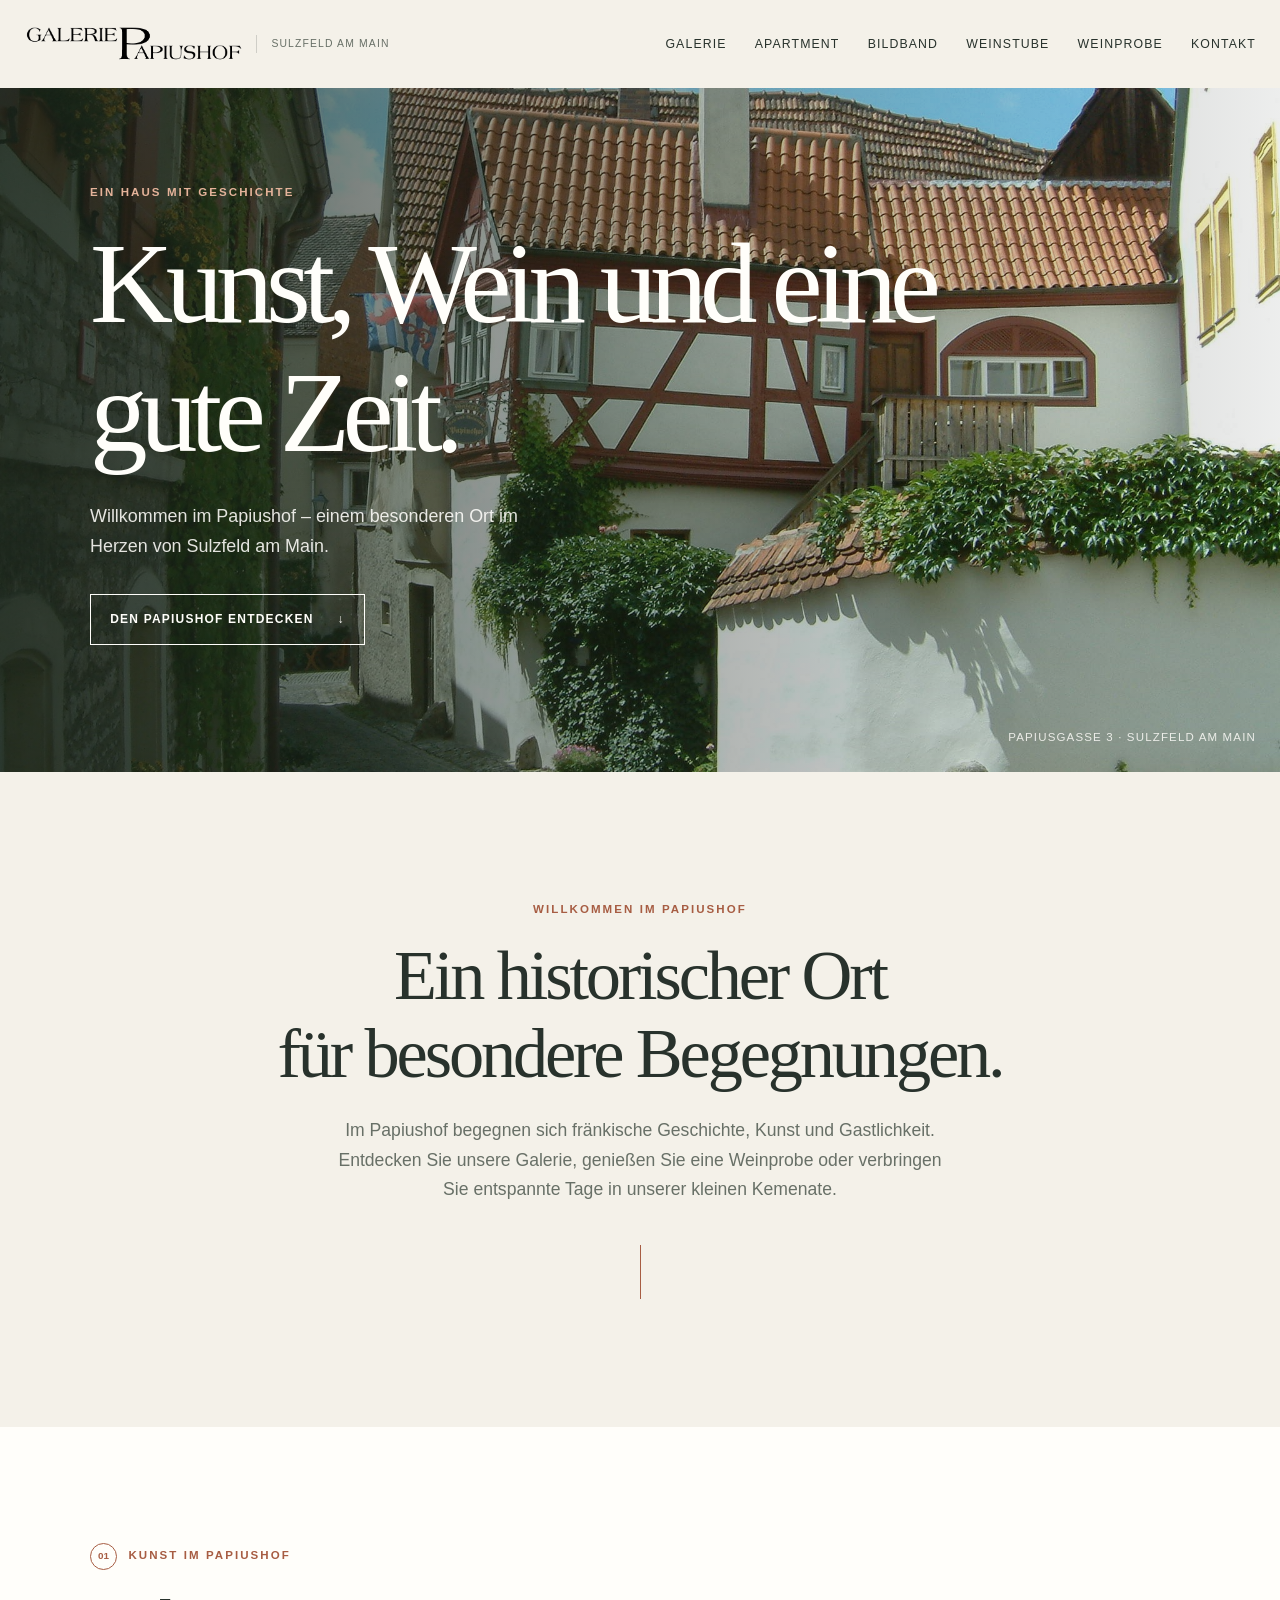
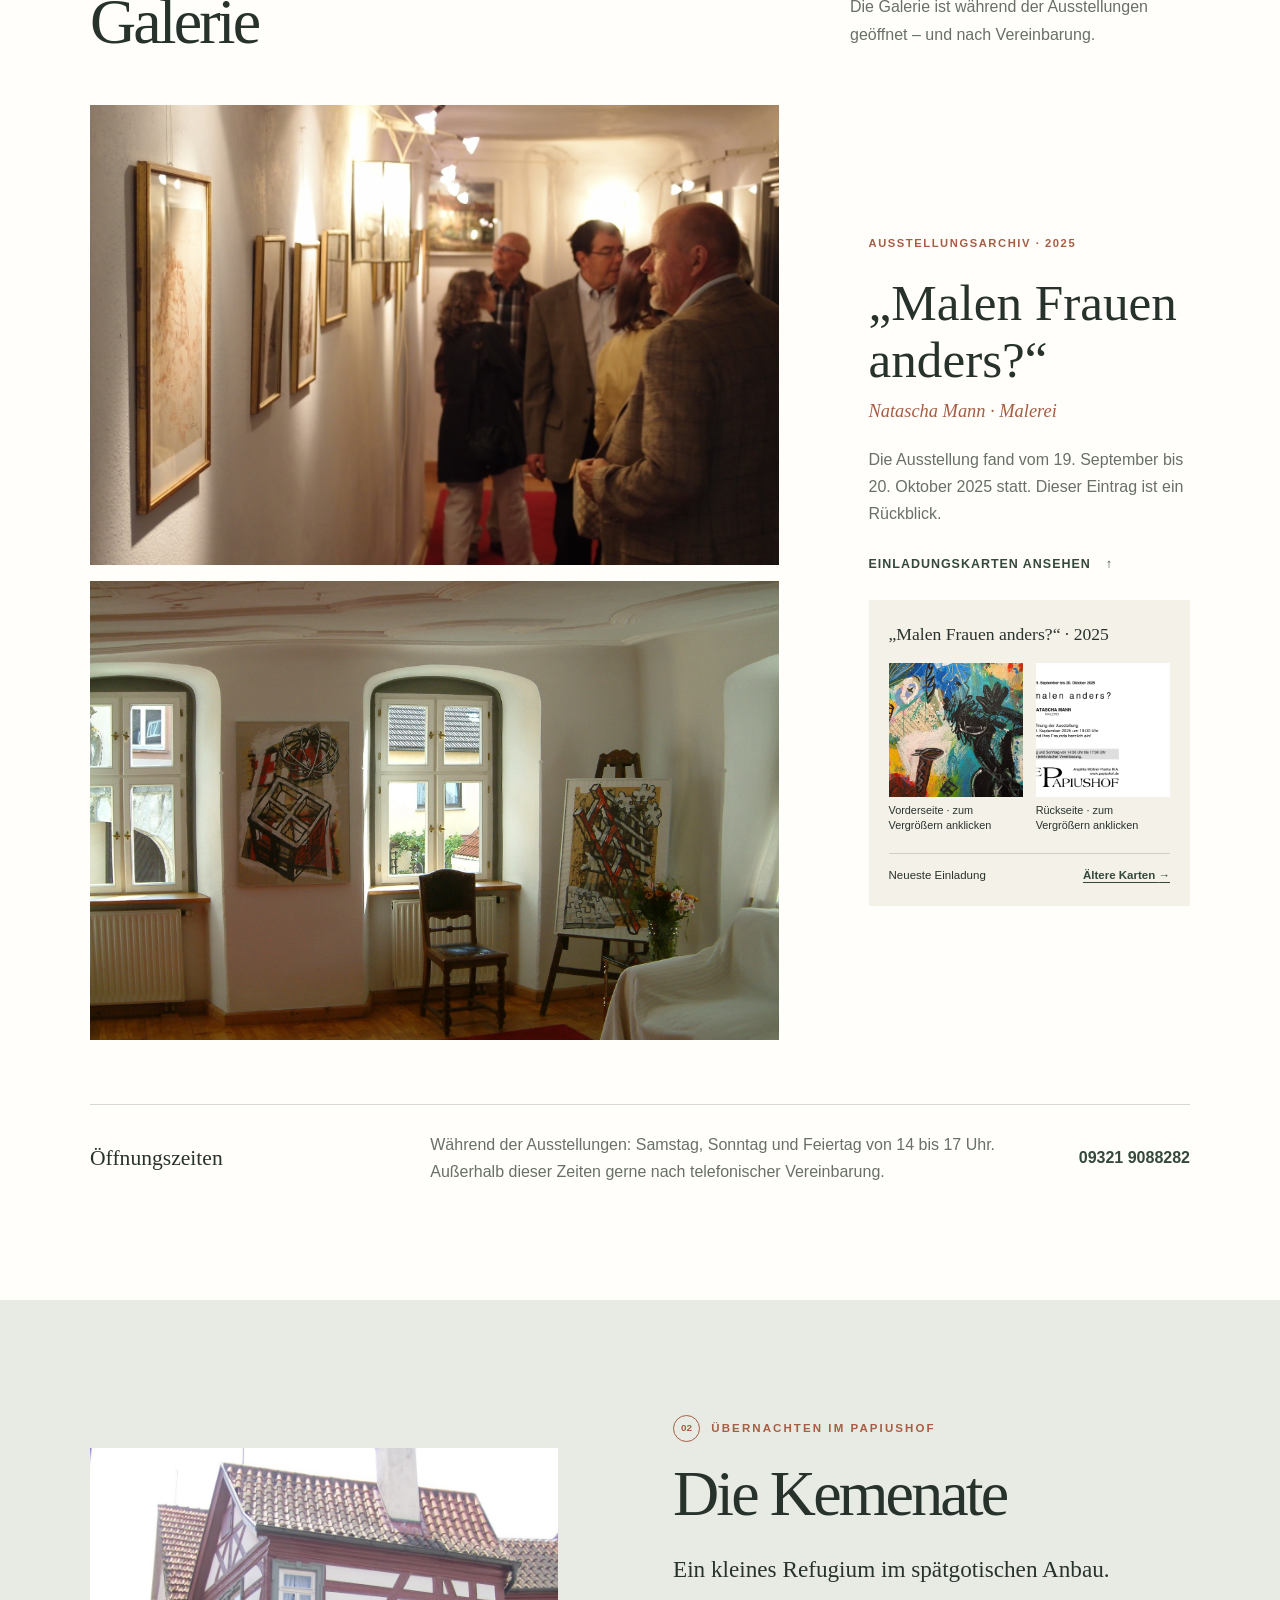
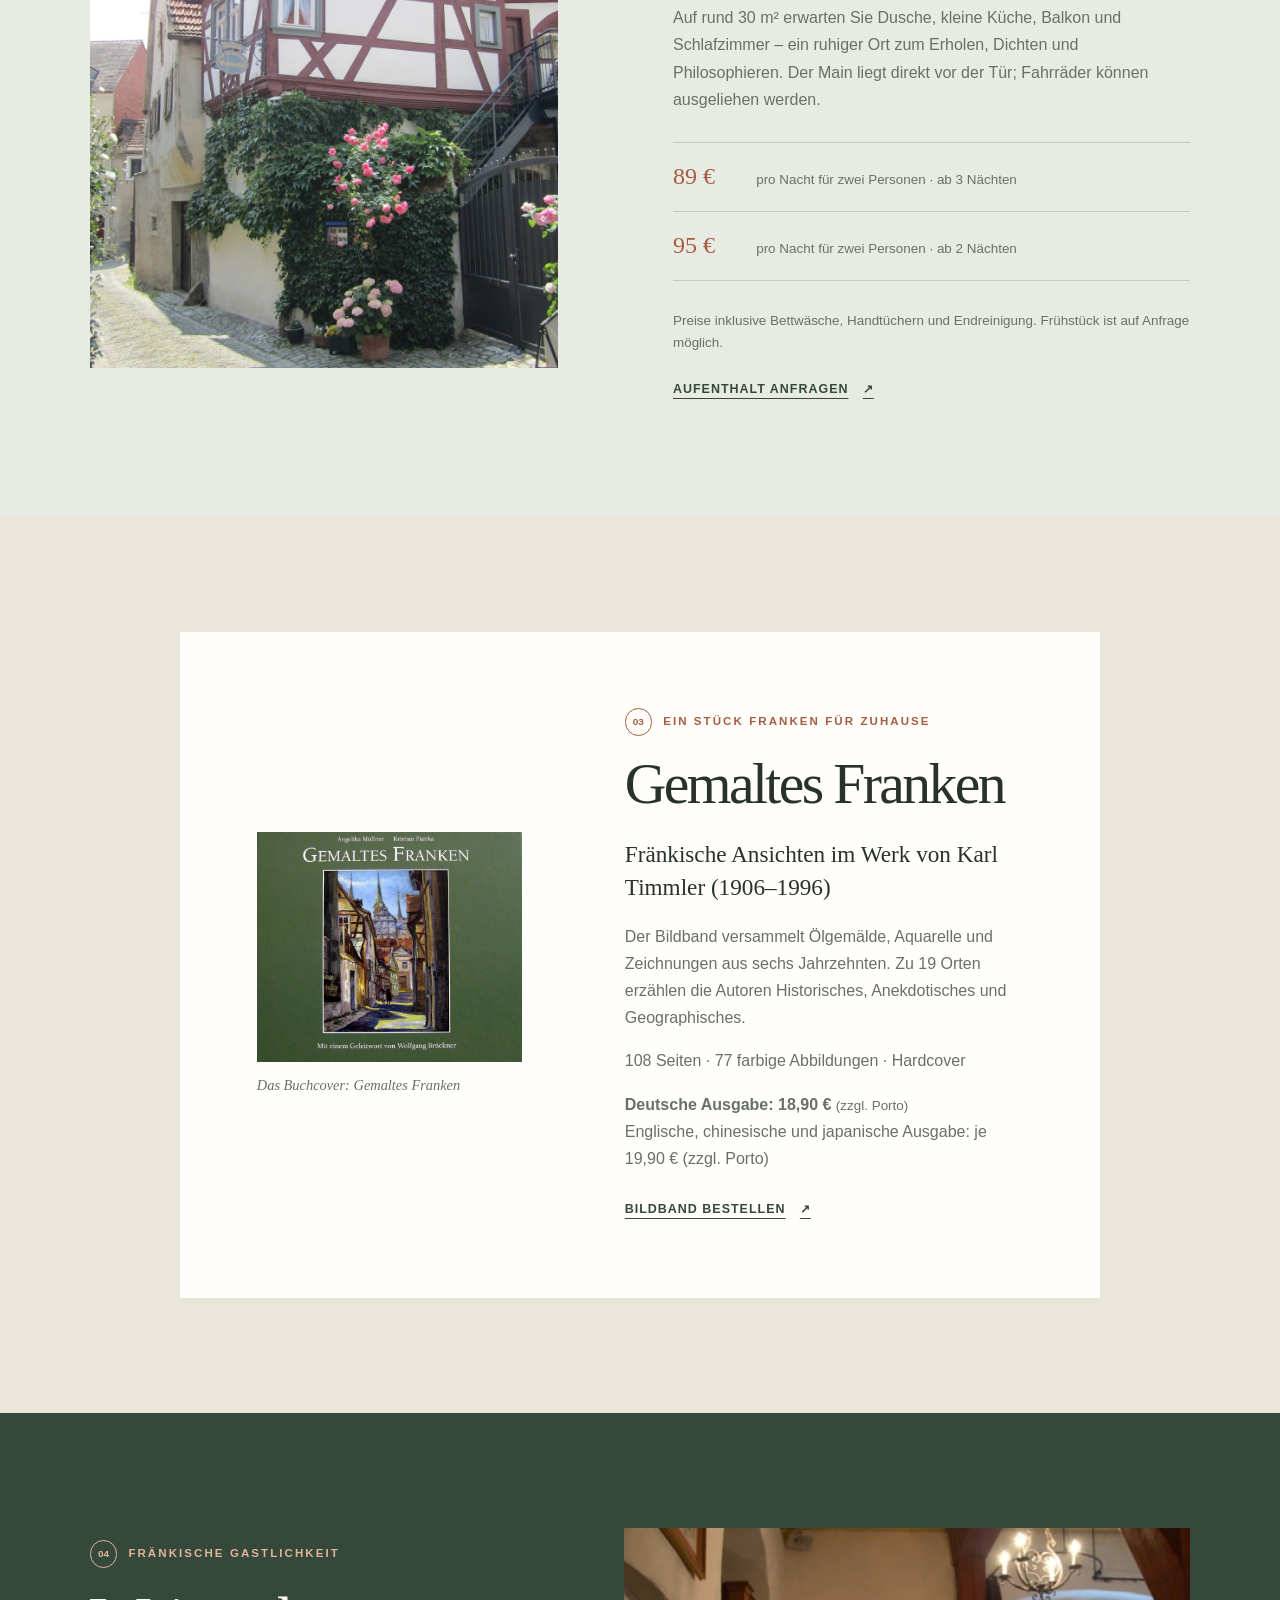
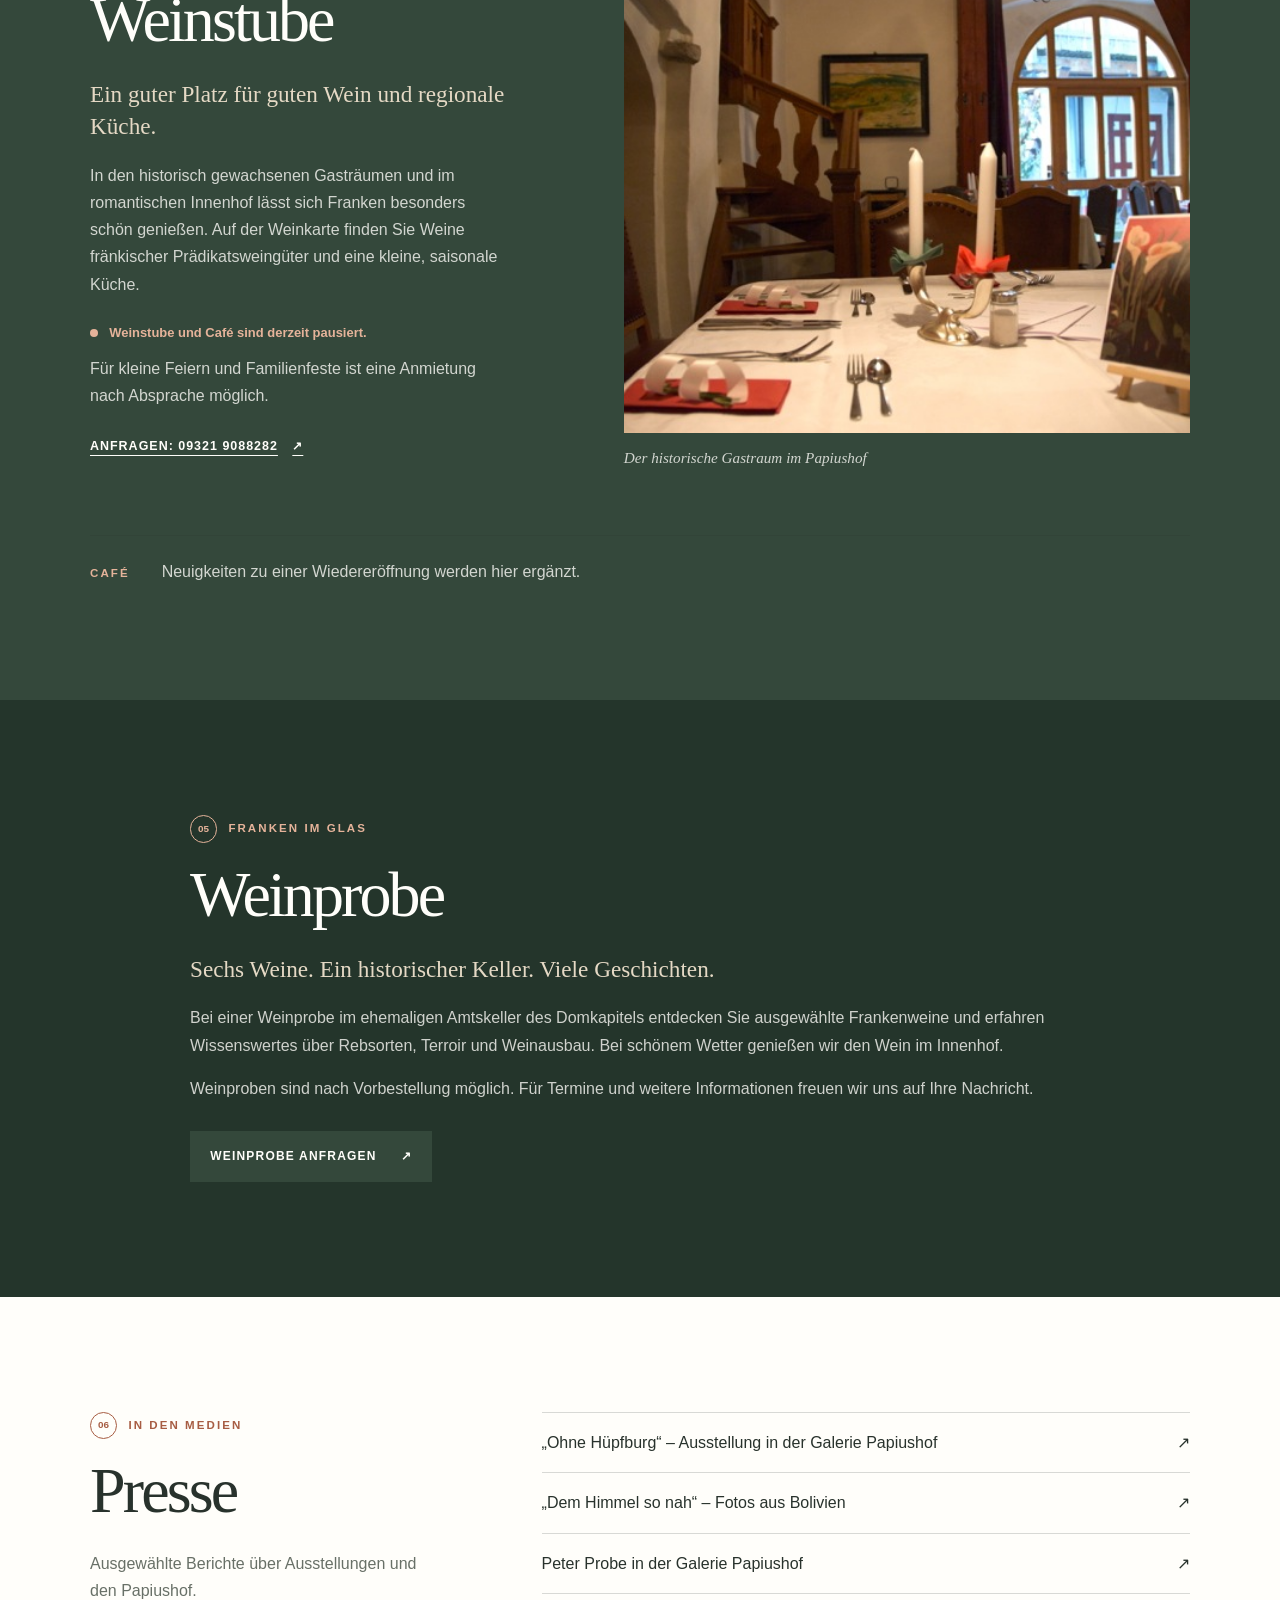
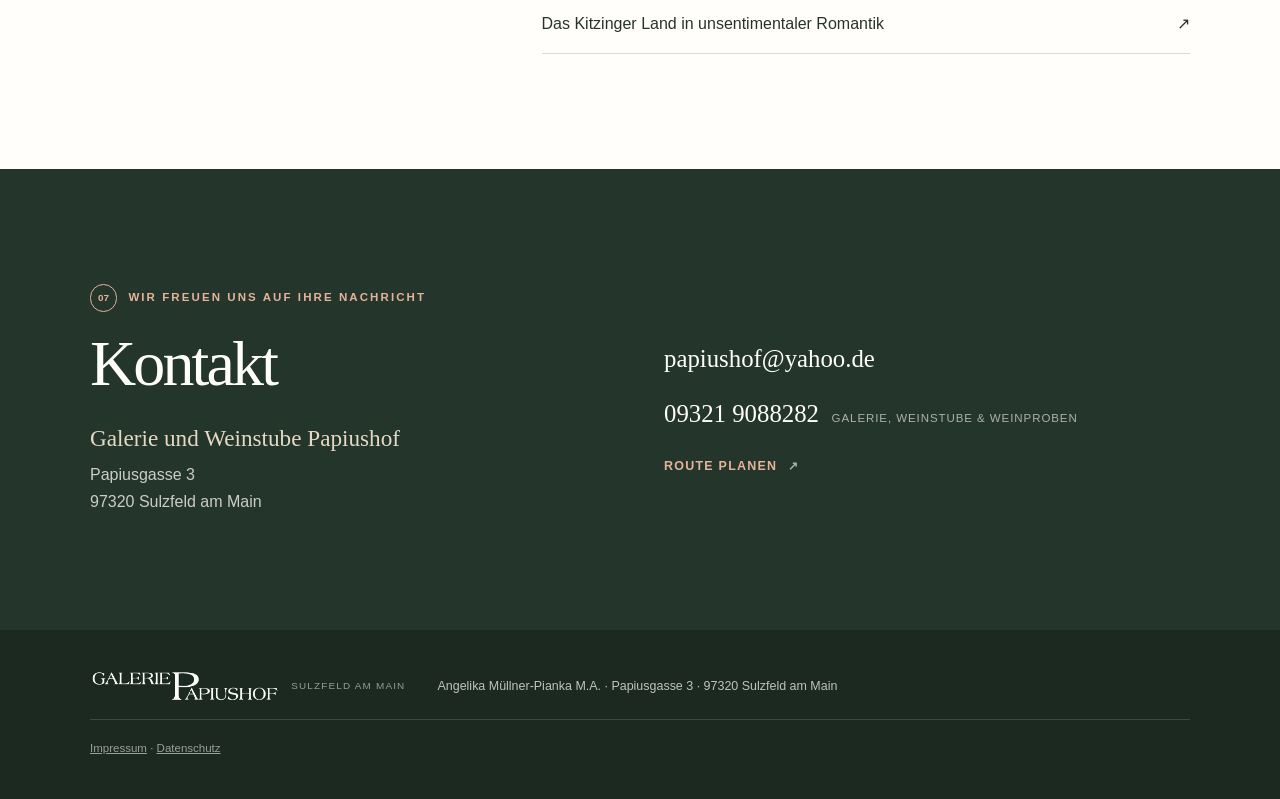
==== commit 332e8b1e: "Update index.html" ====
--- a/index.html
+++ b/index.html
@@ -65,7 +65,7 @@
               <h3>„Malen Frauen anders?“</h3>
               <p class="feature-subtitle">Natascha Mann · Malerei</p>
               <p>Die Ausstellung fand vom 19. September bis 20. Oktober 2025 statt. Dieser Eintrag ist ein Rückblick.</p>
-              <details class="invitation-archive" id="einladungskarten">
+              <details class="invitation-archive" id="einladungskarten" open>
                 <summary class="text-link">Einladungskarten ansehen <span aria-hidden="true">↓</span></summary>
                 <div class="invitation-carousel">
                   <div class="invitation-list" aria-label="Einladungskarten nach Ausstellungsjahr">
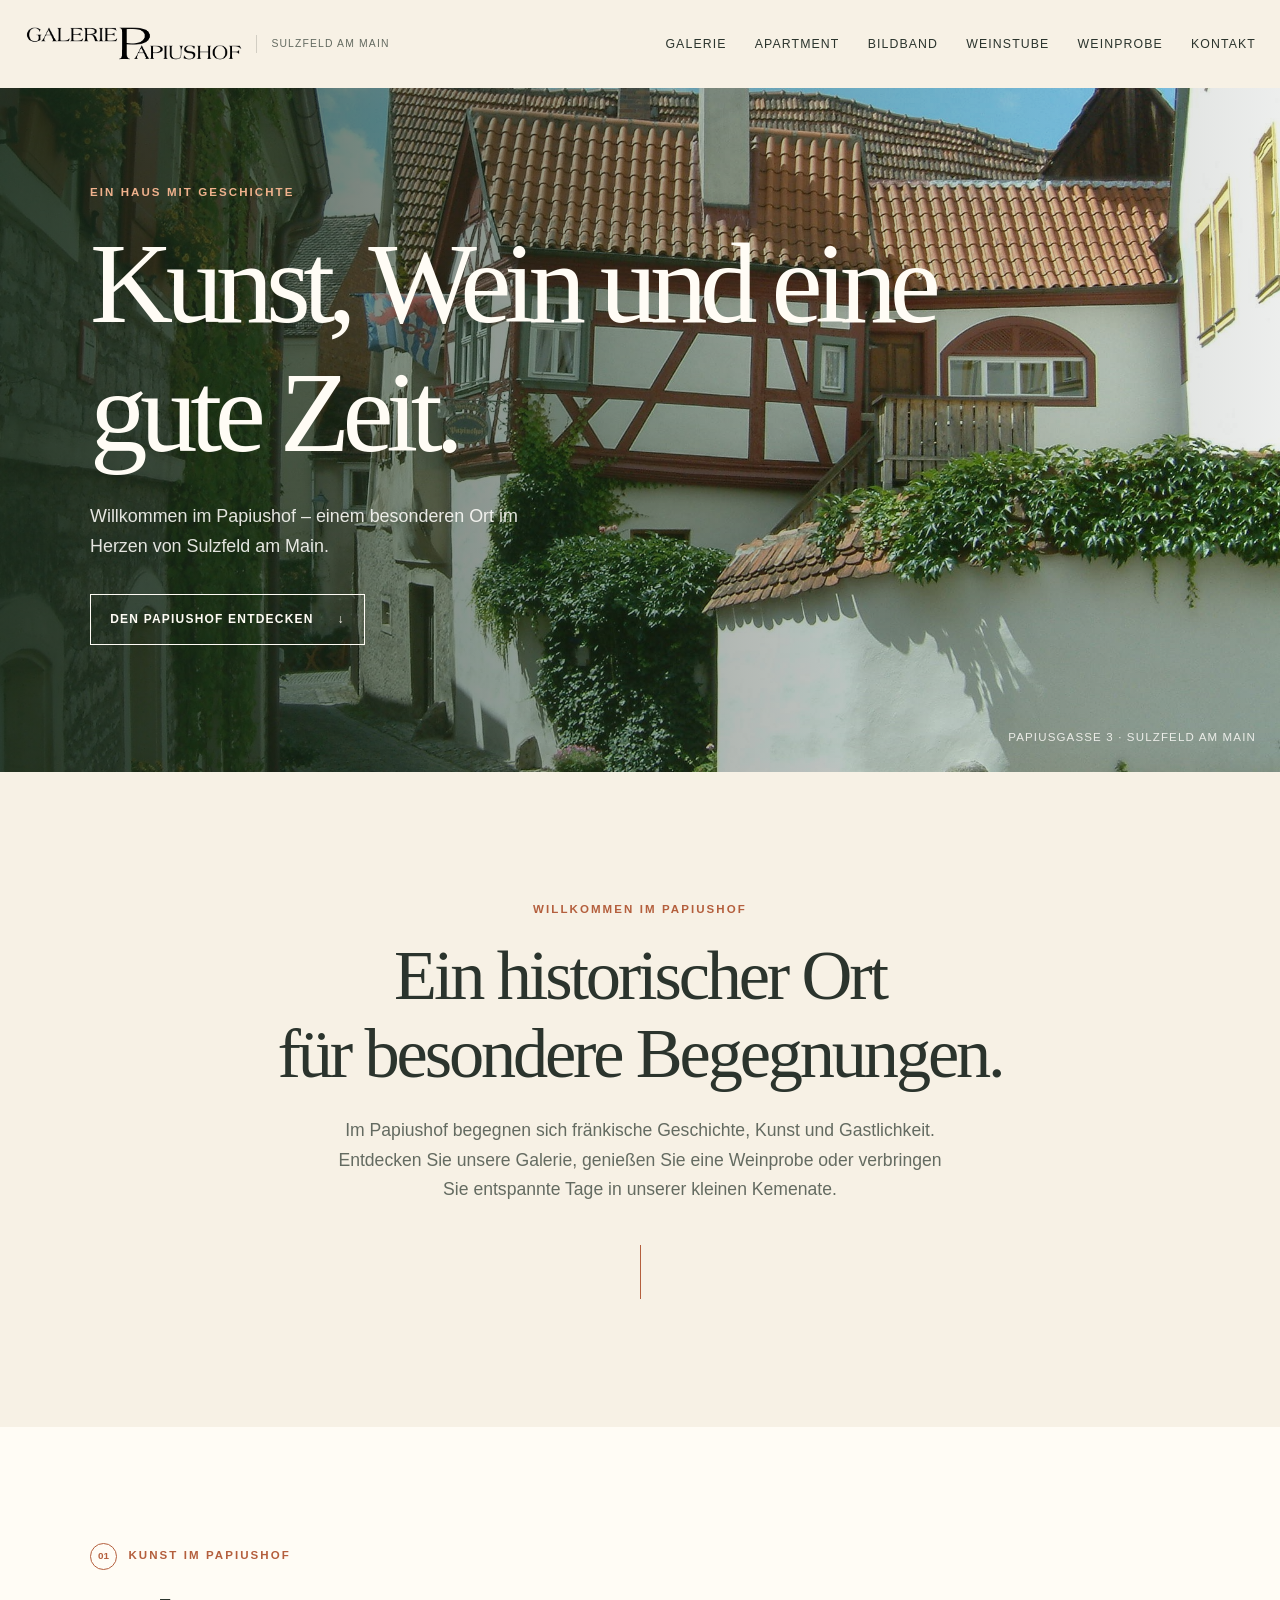
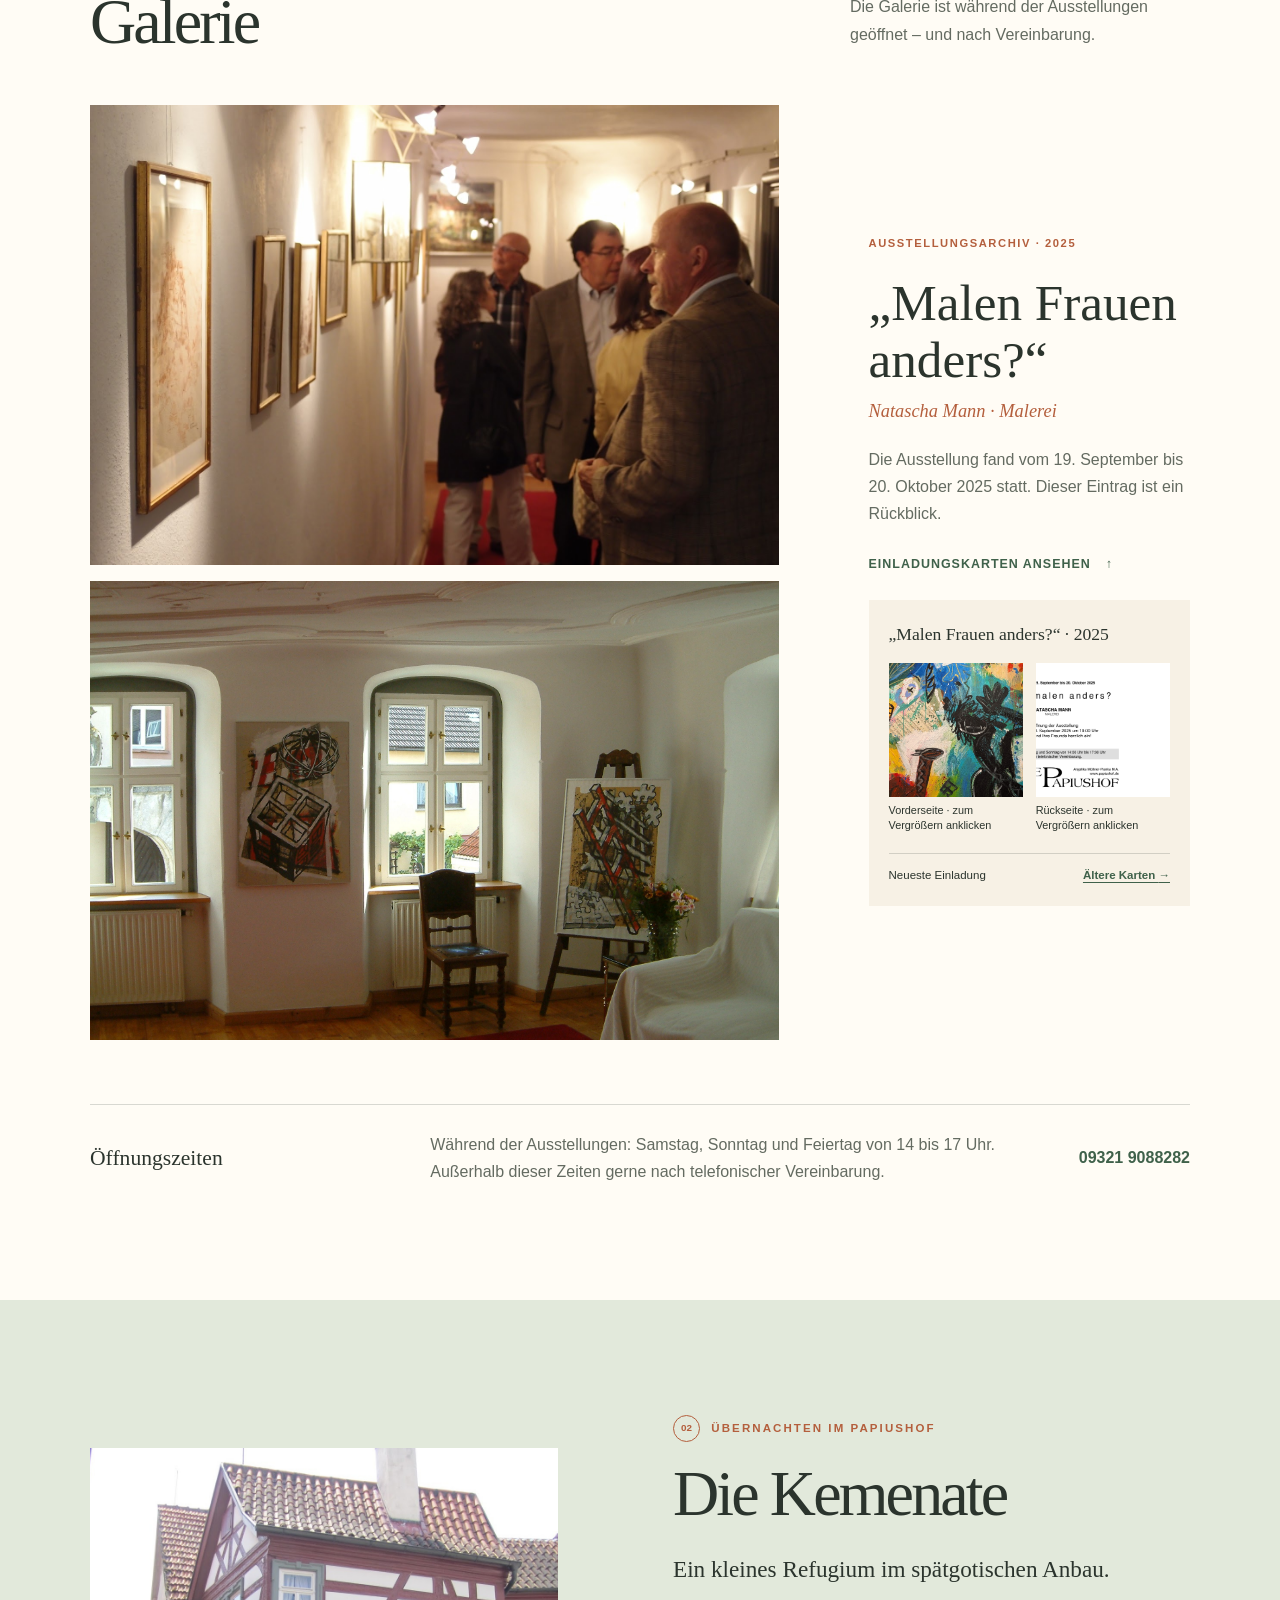
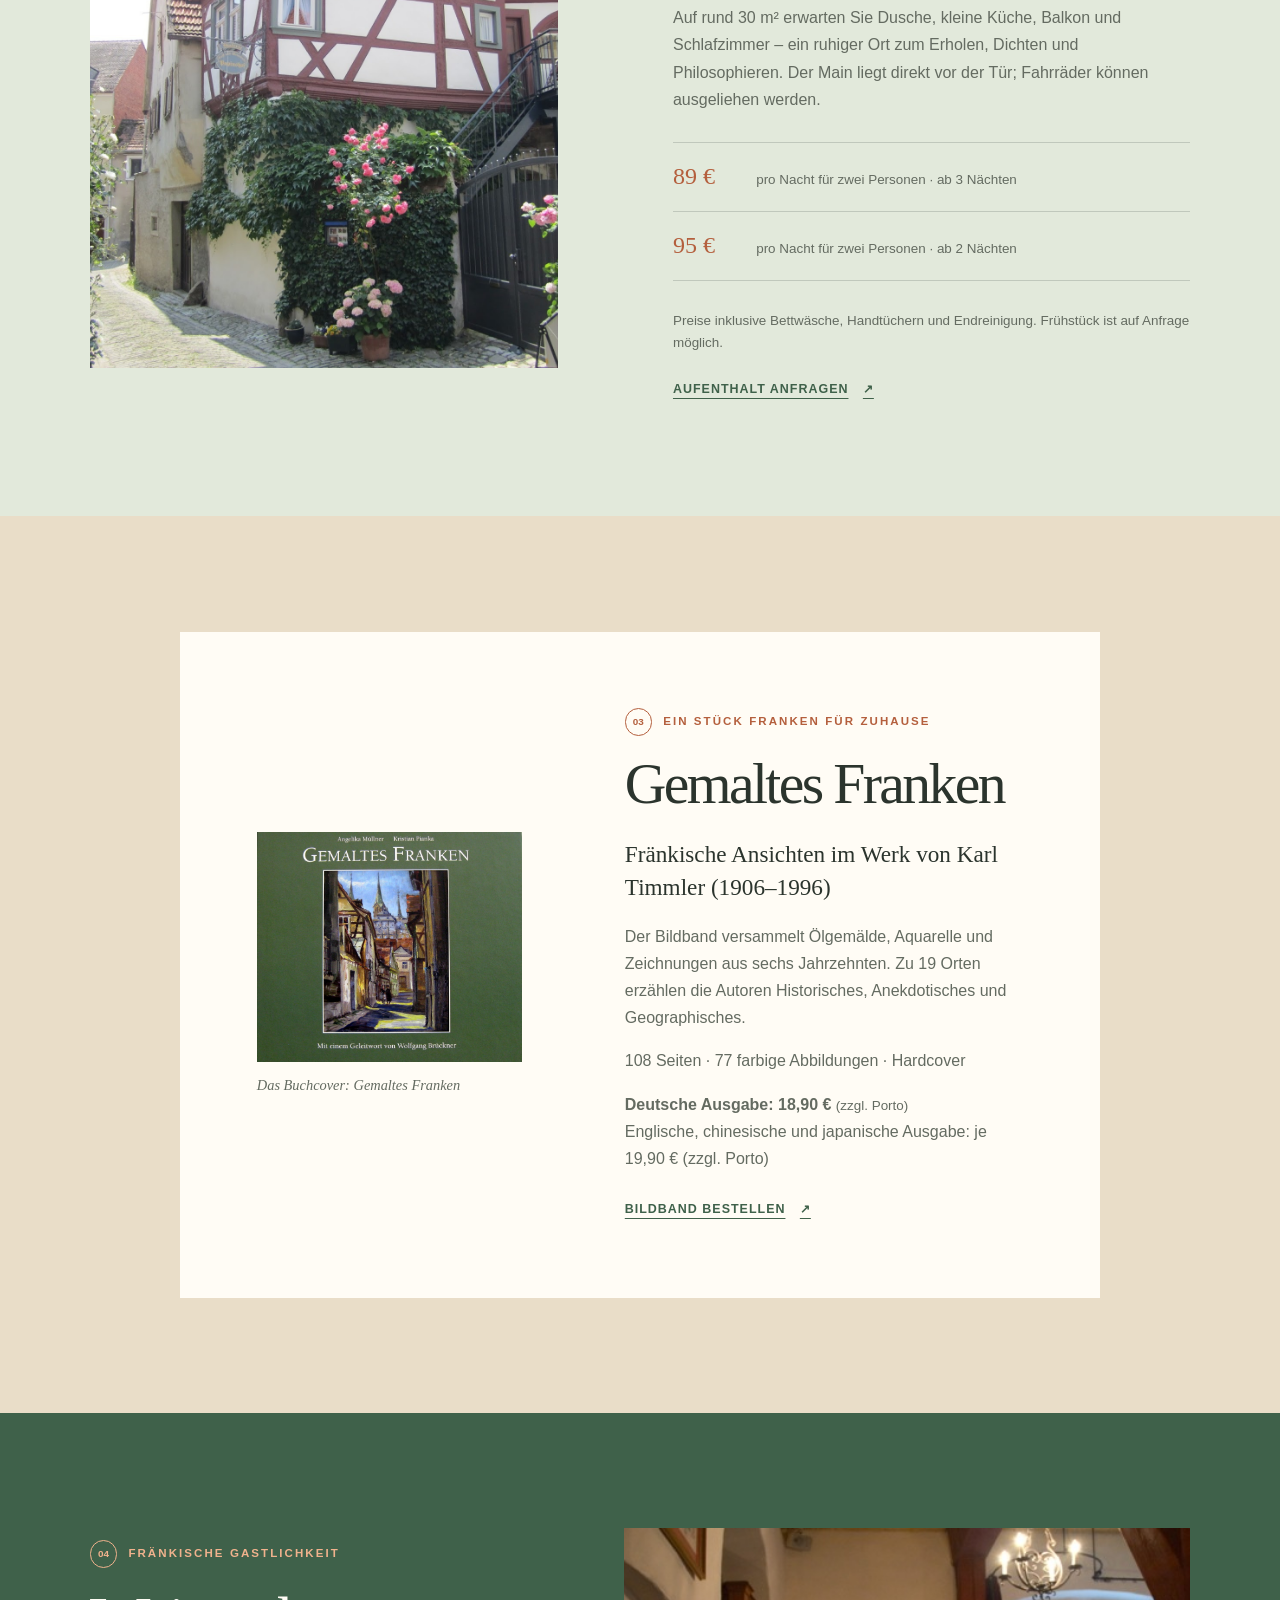
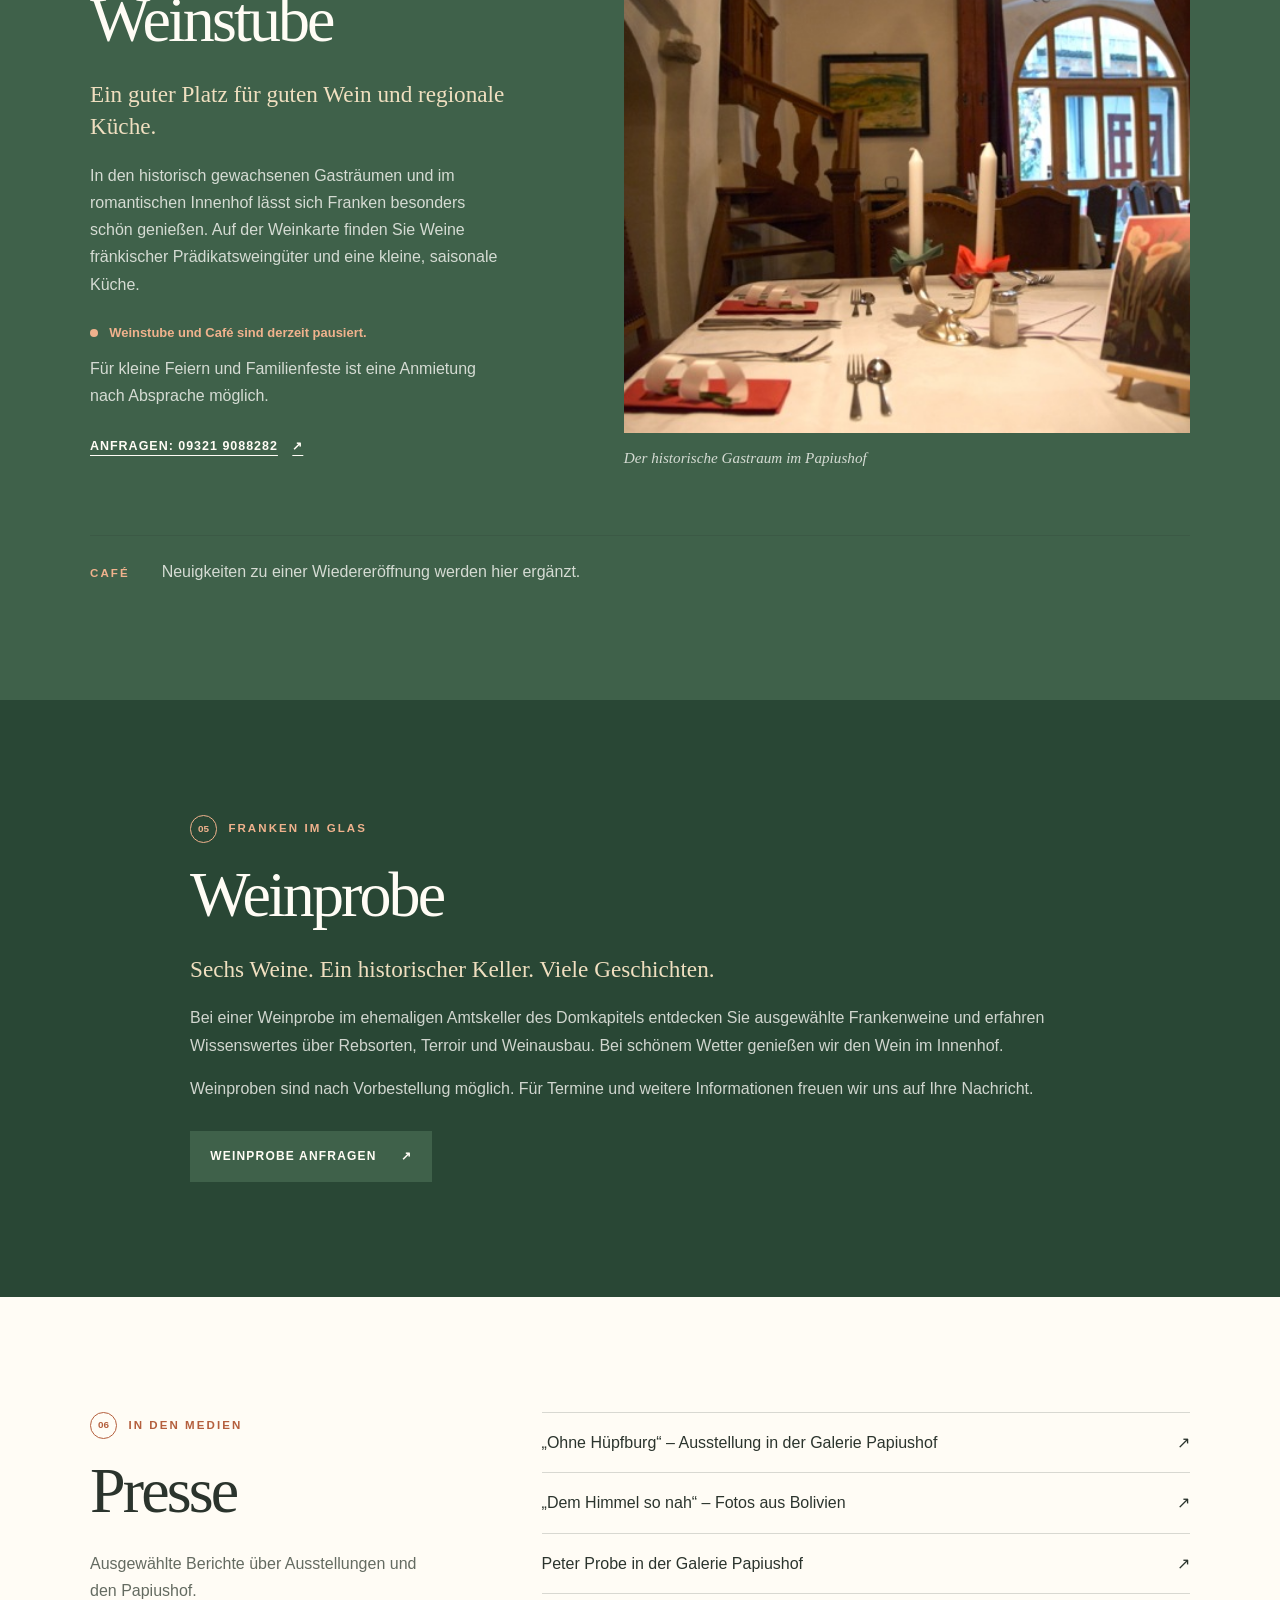
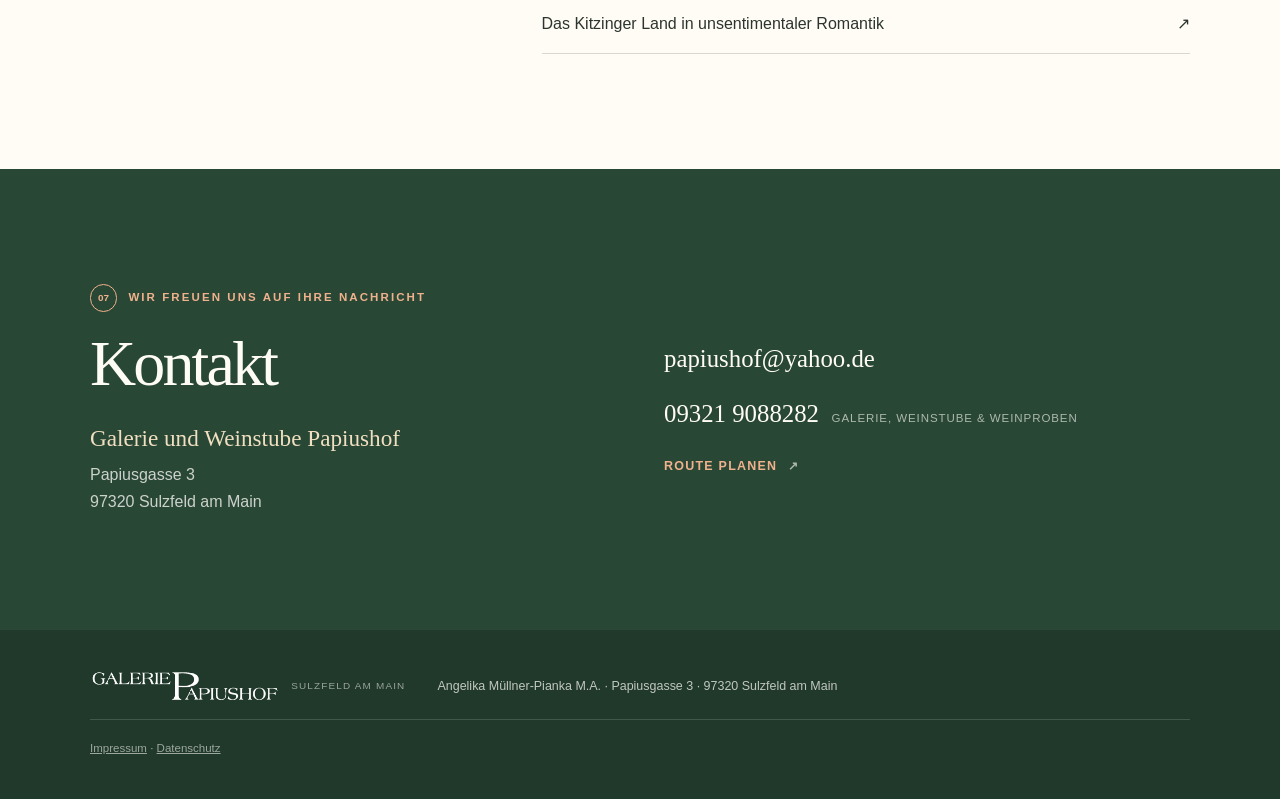
==== commit c56c65f1: "farbschema optimiert" ====
--- a/index.html
+++ b/index.html
@@ -4,9 +4,9 @@
     <meta charset="utf-8">
     <meta name="viewport" content="width=device-width, initial-scale=1">
     <meta name="description" content="Galerie, Weinstube und Apartment im historischen Papiushof in Sulzfeld am Main.">
-    <meta name="theme-color" content="#f4f1e9">
+    <meta name="theme-color" content="#f7f1e5">
     <title>Papiushof – Kunst, Wein und eine gute Zeit</title>
-    <link rel="stylesheet" href="styles.css?v=20261024-5">
+    <link rel="stylesheet" href="styles.css?v=20261024-6">
   </head>
   <body>
     <a class="skip-link" href="#inhalt">Direkt zum Inhalt</a>
--- a/styles.css
+++ b/styles.css
@@ -1,14 +1,16 @@
 :root {
   color-scheme: light;
-  --ink: #28322c;
-  --muted: #687067;
-  --paper: #f4f1e9;
-  --paper-deep: #e9e5da;
-  --white: #fffefa;
-  --green: #34483b;
-  --green-deep: #24352b;
-  --rust: #a75d43;
-  --line: rgba(40, 50, 44, 0.18);
+  --ink: #2b342d;
+  --muted: #646b61;
+  --paper: #f7f1e5;
+  --paper-deep: #e9ddc8;
+  --white: #fffcf5;
+  --green: #3f614a;
+  --green-deep: #294735;
+  --rust: #b45f3d;
+  --accent-light: #f0b28d;
+  --accent-cream: #f0dfc0;
+  --line: rgba(43, 52, 45, 0.18);
   --serif: Georgia, "Times New Roman", serif;
   --sans: "Helvetica Neue", Helvetica, Arial, sans-serif;
 }
@@ -181,7 +183,7 @@
 }
 
 .hero-shade {
-  background: linear-gradient(90deg, rgba(24, 35, 28, 0.78), rgba(24, 35, 28, 0.32) 58%, rgba(24, 35, 28, 0.08));
+  background: linear-gradient(90deg, rgba(22, 40, 27, 0.78), rgba(22, 40, 27, 0.32) 58%, rgba(22, 40, 27, 0.08));
 }
 
 .hero-content {
@@ -407,7 +409,7 @@
 }
 
 .hero .eyebrow {
-  color: #e5b39a;
+  color: var(--accent-light);
 }
 
 .hero h1 {
@@ -500,7 +502,7 @@
 }
 
 .section-apartment {
-  background: #e8ebe4;
+  background: #e2e9db;
 }
 
 .section-heading {
@@ -625,11 +627,11 @@
 
 .section-wine .eyebrow,
 .section-wine .status {
-  color: #e5b39a;
+  color: var(--accent-light);
 }
 
 .section-wine .lead {
-  color: #e5d9c5;
+  color: var(--accent-cream);
 }
 
 .section-wine .wine-copy > p:not(.eyebrow, .lead, .status),
@@ -642,7 +644,7 @@
 }
 
 .section-wine .text-link:hover {
-  color: #e5b39a;
+  color: var(--accent-light);
 }
 
 .section-wine .wine-image figcaption {
@@ -650,11 +652,11 @@
 }
 
 .section-wine .cafe-note .eyebrow {
-  color: #e5b39a;
+  color: var(--accent-light);
 }
 
 .section-wine .status-dot {
-  background: #e5b39a;
+  background: var(--accent-light);
 }
 
 .wine-layout {
@@ -743,15 +745,15 @@
 }
 
 .section-tasting .eyebrow {
-  color: #e5b39a;
+  color: var(--accent-light);
 }
 
 .section-tasting .section-number {
-  color: #e5b39a;
+  color: var(--accent-light);
 }
 
 .section-tasting .lead {
-  color: #e5d9c5;
+  color: var(--accent-cream);
 }
 
 .section-tasting p:not(.eyebrow, .lead) {
@@ -906,12 +908,12 @@
 }
 
 .contact-section .eyebrow {
-  color: #e5b39a;
+  color: var(--accent-light);
 }
 
 .contact-section .lead {
   margin-bottom: 0.4rem;
-  color: #e5d9c5;
+  color: var(--accent-cream);
 }
 
 .contact-section address {
@@ -946,7 +948,7 @@
 
 .contact-details .map-link {
   margin-top: 0.5rem;
-  color: #e5b39a;
+  color: var(--accent-light);
   font-family: var(--sans);
   font-size: 0.78rem;
   font-weight: 700;
@@ -956,7 +958,7 @@
 
 .site-footer {
   padding-block: 2.5rem;
-  background: #1b2921;
+  background: #20392b;
   color: rgba(255, 254, 250, 0.72);
   font-size: 0.78rem;
 }
@@ -1081,7 +1083,7 @@
   }
 
   .hero-shade {
-    background: linear-gradient(90deg, rgba(24, 35, 28, 0.76), rgba(24, 35, 28, 0.23));
+    background: linear-gradient(90deg, rgba(22, 40, 27, 0.76), rgba(22, 40, 27, 0.23));
   }
 
   .hero h1 {
